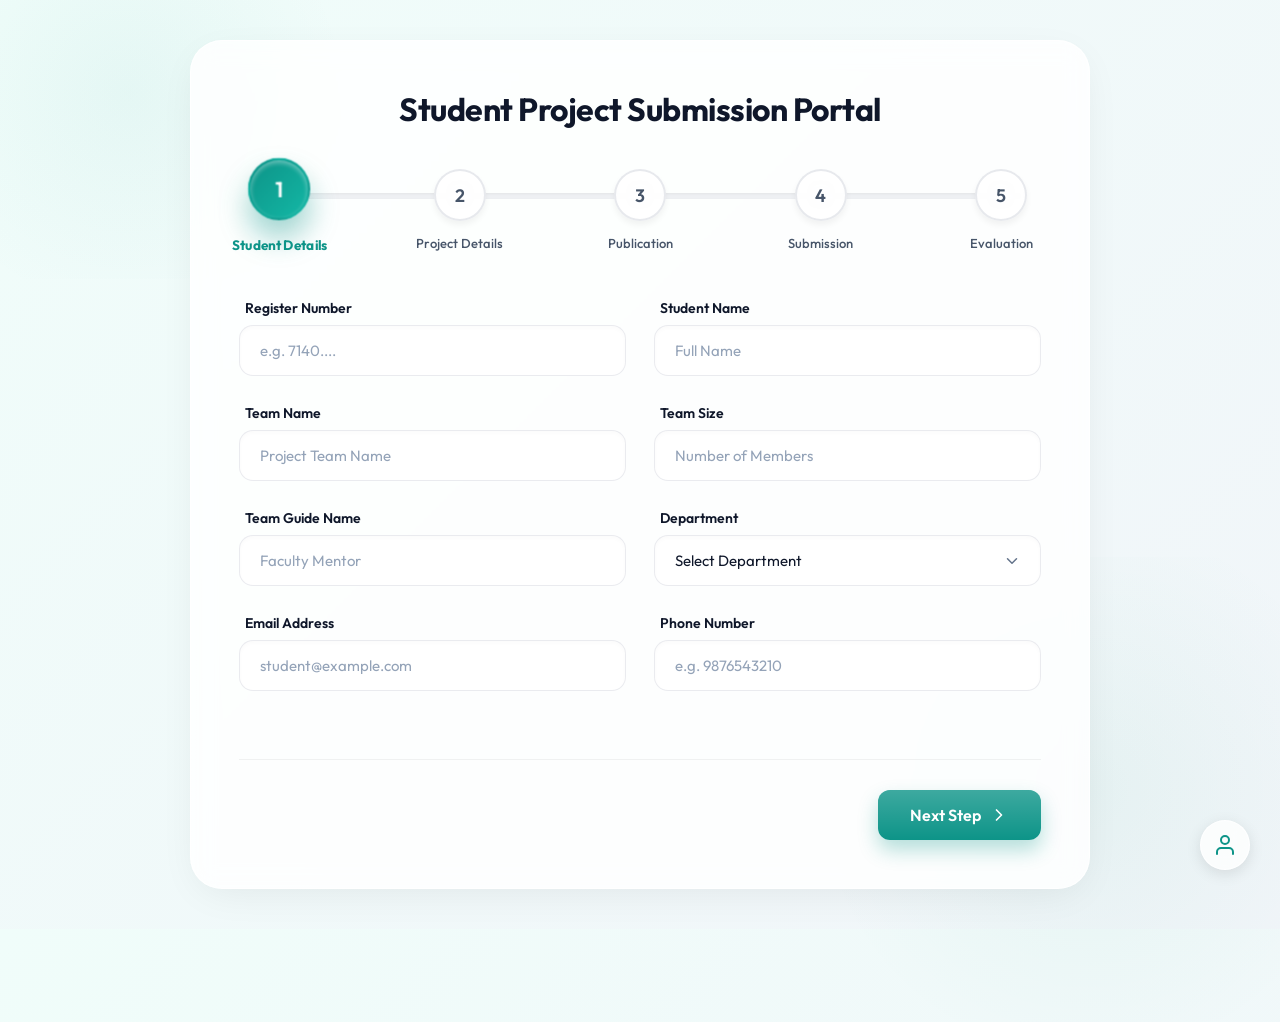
==== Frontend/index.html @ 9e0ceff1 "Fix Vercel 404: Rename Form.html to index.html" ====
<!DOCTYPE html>
<html lang="en">

<head>
    <meta charset="UTF-8">
    <meta name="viewport" content="width=device-width, initial-scale=1.0">
    <title>Student Project Submission Portal</title>
    <!-- Modern stylish font -->
    <link href="https://fonts.googleapis.com/css2?family=Outfit:wght@300;400;500;600;700&display=swap" rel="stylesheet">

    <style>
        :root {
            --primary: #0d9488;
            --primary-light: #14b8a6;
            --primary-dark: #0f766e;
            --success: #059669;
            --text-main: #0f172a;
            --text-muted: #475569;
            --glass-bg: rgba(255, 255, 255, 0.85);
            /* Increased opacity */
            --glass-border: rgba(255, 255, 255, 0.9);
            --glass-shadow: 0 10px 40px -10px rgba(0, 0, 0, 0.08);
            --bg-gradient: linear-gradient(135deg, #f0fdfa 0%, #f1f5f9 100%);
        }

        * {
            box-sizing: border-box;
            margin: 0;
            padding: 0;
            font-family: 'Outfit', sans-serif;
        }

        body {
            background: var(--bg-gradient);
            min-height: 100vh;
            display: flex;
            align-items: center;
            justify-content: center;
            padding: 40px 20px;
            color: var(--text-main);
            position: relative;
            overflow-x: hidden;
        }

        /* Subtle professional background accents */
        body::before {
            content: '';
            position: absolute;
            top: -10%;
            left: -10%;
            width: 40%;
            height: 40%;
            background: radial-gradient(circle, rgba(13, 148, 136, 0.05) 0%, transparent 70%);
            z-index: -1;
        }

        body::after {
            content: '';
            position: absolute;
            bottom: -10%;
            right: -10%;
            width: 50%;
            height: 50%;
            background: radial-gradient(circle, rgba(5, 150, 105, 0.05) 0%, transparent 70%);
            z-index: -1;
        }

        .container {
            width: 100%;
            max-width: 900px;
            margin: 0 auto;
            position: relative;
            z-index: 10;
        }

        /* Glassmorphism Container */
        .glass-panel {
            background: var(--glass-bg);
            backdrop-filter: blur(12px);
            -webkit-backdrop-filter: blur(12px);
            border: 1px solid var(--glass-border);
            border-radius: 32px;
            padding: 48px;
            box-shadow: var(--glass-shadow);
            transition: all 0.4s ease;
        }

        .title {
            text-align: center;
            font-size: 32px;
            font-weight: 700;
            margin-bottom: 40px;
            color: var(--text-main);
            letter-spacing: -0.5px;
        }

        /* ---------------- STEPPER ---------------- */
        .stepper-wrapper {
            position: relative;
            margin-bottom: 48px;
        }

        .stepper {
            display: flex;
            justify-content: space-between;
            position: relative;
        }

        /* Connecting lines */
        .progress-bar {
            position: absolute;
            top: 24px;
            left: 20px;
            right: 20px;
            height: 6px;
            background: rgba(229, 231, 235, 0.6);
            border-radius: 3px;
            z-index: 0;
            overflow: hidden;
            box-shadow: inset 0 1px 3px rgba(0, 0, 0, 0.05);
        }

        .progress-fill {
            position: absolute;
            top: 0;
            left: 0;
            height: 100%;
            width: 0%;
            background: linear-gradient(90deg, var(--primary), #a855f7);
            transition: width 0.7s cubic-bezier(0.34, 1.56, 0.64, 1);
            box-shadow: 0 0 15px rgba(13, 148, 136, 0.6);
        }

        .step {
            text-align: center;
            position: relative;
            z-index: 1;
            width: 80px;
            display: flex;
            flex-direction: column;
            align-items: center;
        }

        .circle {
            width: 52px;
            height: 52px;
            border-radius: 50%;
            background: rgba(255, 255, 255, 0.9);
            border: 2px solid rgba(229, 231, 235, 0.9);
            display: flex;
            align-items: center;
            justify-content: center;
            font-weight: 600;
            font-size: 18px;
            color: var(--text-muted);
            transition: all 0.6s cubic-bezier(0.34, 1.56, 0.64, 1);
            box-shadow: 0 4px 6px rgba(0, 0, 0, 0.05);
            backdrop-filter: blur(10px);
        }

        .step.active .circle {
            background: linear-gradient(135deg, var(--primary), var(--primary-light));
            border-color: transparent;
            color: white;
            /* 3D Pop out effect */
            transform: scale(1.2) translateY(-5px);
            box-shadow:
                0 15px 25px rgba(13, 148, 136, 0.4),
                inset 0 2px 4px rgba(255, 255, 255, 0.4);
        }

        .step.completed .circle {
            background: linear-gradient(135deg, var(--success), #34d399);
            border-color: transparent;
            color: white;
            transform: scale(1.05);
            box-shadow: 0 8px 15px rgba(16, 185, 129, 0.3);
        }

        .label {
            font-size: 13px;
            font-weight: 500;
            margin-top: 14px;
            color: var(--text-muted);
            transition: all 0.4s ease;
            white-space: nowrap;
        }

        .step.active .label {
            color: var(--primary);
            font-weight: 700;
            transform: translateY(2px) scale(1.05);
        }

        .step.completed .label {
            color: var(--success);
            font-weight: 600;
        }

        /* ---------------- FORM & TRANSITIONS ---------------- */
        .form-container {
            position: relative;
            min-height: 420px;
        }

        .step-content {
            position: absolute;
            top: 0;
            left: 0;
            width: 100%;
            opacity: 0;
            pointer-events: none;
            visibility: hidden;
            transform: translateY(10px);
            transition: all 0.4s ease;
        }

        .step-content.active {
            opacity: 1;
            pointer-events: auto;
            visibility: visible;
            position: relative;
            transform: translateY(0);
        }

        .step-content.exiting {
            opacity: 0;
            transform: translateY(-10px);
        }

        .step-content.exiting-backward {
            opacity: 0;
            transform: translateY(10px);
        }

        .form-grid {
            display: grid;
            grid-template-columns: repeat(2, 1fr);
            gap: 28px;
        }

        @media (max-width: 768px) {
            .form-grid {
                grid-template-columns: 1fr;
            }

            .glass-panel {
                padding: 30px 20px;
            }

            .step .label {
                font-size: 11px;
            }

            .circle {
                width: 40px;
                height: 40px;
                font-size: 15px;
            }
        }

        .input-group {
            display: flex;
            flex-direction: column;
            gap: 8px;
            position: relative;
        }

        .input-group.full-width {
            grid-column: 1 / -1;
        }

        label {
            font-size: 14px;
            font-weight: 600;
            color: var(--text-main);
            margin-left: 6px;
            transform: translateZ(10px);
        }

        input,
        select,
        textarea {
            width: 100%;
            padding: 15px 20px;
            background: rgba(255, 255, 255, 0.7);
            border: 1px solid rgba(229, 231, 235, 0.8);
            border-radius: 14px;
            font-size: 15px;
            color: var(--text-main);
            transition: all 0.3s cubic-bezier(0.4, 0, 0.2, 1);
            backdrop-filter: blur(5px);
            box-shadow: inset 0 2px 4px rgba(0, 0, 0, 0.02);
        }

        input::placeholder,
        textarea::placeholder {
            color: #94a3b8;
        }

        input:focus,
        select:focus,
        textarea:focus {
            outline: none;
            background: rgba(255, 255, 255, 0.95);
            border-color: var(--primary-light);
            box-shadow:
                0 0 0 4px rgba(13, 148, 136, 0.15),
                inset 0 2px 4px rgba(0, 0, 0, 0.01),
                0 10px 15px -3px rgba(0, 0, 0, 0.05);
            transform: translateY(-2px) translateZ(5px);
        }

        textarea {
            resize: vertical;
            min-height: 120px;
        }

        select {
            appearance: none;
            background-image: url("data:image/svg+xml;charset=UTF-8,%3csvg xmlns='http://www.w3.org/2000/svg' viewBox='0 0 24 24' fill='none' stroke='%2364748b' stroke-width='2' stroke-linecap='round' stroke-linejoin='round'%3e%3cpolyline points='6 9 12 15 18 9'%3e%3c/polyline%3e%3c/svg%3e");
            background-repeat: no-repeat;
            background-position: right 1.2rem center;
            background-size: 1.2em;
            cursor: pointer;
        }

        input[type="file"] {
            padding: 12px;
            background: rgba(255, 255, 255, 0.5);
            border: 2px dashed rgba(203, 213, 225, 0.8);
            cursor: pointer;
        }

        input[type="file"]::file-selector-button {
            padding: 8px 16px;
            border-radius: 8px;
            border: none;
            background: var(--text-main);
            color: white;
            font-weight: 500;
            cursor: pointer;
            margin-right: 12px;
            transition: background 0.2s;
        }

        input[type="file"]::file-selector-button:hover {
            background: var(--primary);
        }

        /* ---------------- BUTTONS ---------------- */
        .buttons {
            display: flex;
            justify-content: space-between;
            margin-top: 40px;
            padding-top: 30px;
            border-top: 1px solid rgba(0, 0, 0, 0.05);
        }

        button {
            padding: 15px 32px;
            border-radius: 12px;
            font-size: 16px;
            font-weight: 600;
            cursor: pointer;
            transition: all 0.3s cubic-bezier(0.34, 1.56, 0.64, 1);
            position: relative;
            overflow: hidden;
            display: inline-flex;
            align-items: center;
            gap: 8px;
        }

        button::after {
            content: '';
            position: absolute;
            top: 0;
            left: 0;
            right: 0;
            bottom: 0;
            background: linear-gradient(to bottom, rgba(255, 255, 255, 0.2) 0%, rgba(255, 255, 255, 0) 100%);
            border-radius: inherit;
            pointer-events: none;
        }

        .btn-back {
            background: rgba(255, 255, 255, 0.8);
            color: var(--text-main);
            border: 1px solid rgba(229, 231, 235, 0.9);
            box-shadow: 0 4px 6px rgba(0, 0, 0, 0.05);
            backdrop-filter: blur(5px);
        }

        .btn-back:hover {
            background: #ffffff;
            transform: translateX(-5px);
            box-shadow: 0 8px 15px rgba(0, 0, 0, 0.08);
        }

        .btn-next {
            background: linear-gradient(135deg, var(--primary), #0d9488);
            color: white;
            border: none;
            box-shadow: 0 10px 20px rgba(13, 148, 136, 0.3);
            margin-left: auto;
            /* Push to right */
        }

        .btn-next:hover {
            box-shadow: 0 15px 25px rgba(13, 148, 136, 0.4);
            transform: translateX(5px) translateY(-2px);
        }

        .btn-submit {
            background: linear-gradient(135deg, var(--success), #059669);
            color: white;
            border: none;
            box-shadow: 0 10px 20px rgba(16, 185, 129, 0.3);
            margin-left: auto;
        }

        .btn-submit:hover {
            box-shadow: 0 15px 25px rgba(16, 185, 129, 0.4);
            transform: translateY(-4px) scale(1.02);
        }

        .spinner {
            display: inline-block;
            width: 18px;
            height: 18px;
            border: 2px solid rgba(255, 255, 255, 0.3);
            border-radius: 50%;
            border-top-color: white;
            animation: spin 1s ease-in-out infinite;
        }

        @keyframes spin {
            to {
                transform: rotate(360deg);
            }
        }

        .btn-submit.loading {
            pointer-events: none;
            opacity: 0.9;
        }

        .hidden {
            display: none !important;
        }

        .error-msg {
            color: #ef4444;
            font-size: 13px;
            font-weight: 500;
            margin-top: 4px;
            margin-left: 6px;
            animation: fadeIn 0.3s ease;
            position: absolute;
            bottom: -24px;
            left: 0;
            white-space: nowrap;
        }

        @keyframes fadeIn {
            from {
                opacity: 0;
                transform: translateY(-5px);
            }

            to {
                opacity: 1;
                transform: translateY(0);
            }
        }

        .input-error {
            border-color: #ef4444 !important;
            background: rgba(254, 242, 242, 0.7) !important;
            box-shadow:
                0 0 0 4px rgba(239, 68, 68, 0.1),
                inset 0 2px 4px rgba(0, 0, 0, 0.02) !important;
        }

        /* ---------------- DROP ZONE ---------------- */
        .drop-zone {
            position: relative;
            width: 100%;
            padding: 30px;
            border: 2px dashed rgba(203, 213, 225, 0.8);
            border-radius: 14px;
            background: rgba(255, 255, 255, 0.5);
            text-align: center;
            cursor: pointer;
            transition: all 0.3s ease;
            display: flex;
            align-items: center;
            justify-content: center;
            min-height: 140px;
        }

        .drop-zone.dragover {
            border-color: var(--primary);
            background: rgba(99, 102, 241, 0.05);
            transform: scale(1.02);
            box-shadow: 0 0 15px rgba(13, 148, 136, 0.2);
        }

        .drop-zone input[type="file"] {
            position: absolute;
            width: 100%;
            height: 100%;
            top: 0;
            left: 0;
            opacity: 0;
            cursor: pointer;
            z-index: 2;
        }

        .drop-zone-content {
            z-index: 1;
            pointer-events: none;
        }

        .drop-zone-content.hidden {
            display: none;
        }

        .drop-zone-file {
            width: 100%;
            z-index: 3;
            background: rgba(255, 255, 255, 0.9);
            border-radius: 10px;
            padding: 15px;
            box-shadow: 0 4px 6px rgba(0, 0, 0, 0.05);
            display: flex;
            flex-direction: column;
            gap: 12px;
            position: relative;
        }

        .drop-zone-file.hidden {
            display: none;
        }

        .file-info {
            display: flex;
            align-items: center;
            gap: 10px;
            text-align: left;
        }

        .file-name {
            font-weight: 600;
            font-size: 14px;
            color: var(--text-main);
            white-space: nowrap;
            overflow: hidden;
            text-overflow: ellipsis;
            max-width: 250px;
        }

        .file-size {
            font-size: 12px;
            color: var(--text-muted);
            margin-left: auto;
        }

        .progress-container {
            width: 100%;
            height: 6px;
            background: #e2e8f0;
            border-radius: 3px;
            overflow: hidden;
        }

        .progress-bar-upload {
            height: 100%;
            width: 0%;
            background: linear-gradient(90deg, var(--success), #34d399);
            transition: width 0.3s ease;
        }

        .remove-btn {
            position: absolute;
            top: -10px;
            right: -10px;
            background: white;
            border: 1px solid #e2e8f0;
            border-radius: 50%;
            width: 26px;
            height: 26px;
            display: flex;
            align-items: center;
            justify-content: center;
            cursor: pointer;
            color: #ef4444;
            box-shadow: 0 2px 4px rgba(0, 0, 0, 0.1);
            transition: all 0.2s;
            padding: 0;
            z-index: 5;
        }

        button.remove-btn::after {
            display: none;
        }

        .remove-btn:hover {
            transform: scale(1.1);
            background: #fee2e2;
        }

        /* ---------------- SUCCESS ANIMATION ---------------- */
        .success-icon-wrapper {
            margin: 0 auto 30px;
            width: 80px;
            height: 80px;
            transform: translateZ(40px);
        }

        .checkmark__circle {
            stroke-dasharray: 166;
            stroke-dashoffset: 166;
            stroke-width: 2;
            stroke-miterlimit: 10;
            stroke: var(--success);
            fill: none;
            animation: stroke 0.6s cubic-bezier(0.65, 0, 0.45, 1) forwards;
        }

        .checkmark {
            width: 80px;
            height: 80px;
            border-radius: 50%;
            display: block;
            stroke-width: 2;
            stroke: #fff;
            stroke-miterlimit: 10;
            margin: 0 auto;
            box-shadow: inset 0px 0px 0px var(--success);
            animation: fill .4s ease-in-out .4s forwards, scale .3s ease-in-out .9s both;
        }

        .checkmark__check {
            transform-origin: 50% 50%;
            stroke-dasharray: 48;
            stroke-dashoffset: 48;
            animation: stroke 0.3s cubic-bezier(0.65, 0, 0.45, 1) 0.8s forwards;
        }

        @keyframes stroke {
            100% {
                stroke-dashoffset: 0;
            }
        }

        @keyframes scale {

            0%,
            100% {
                transform: none;
            }

            50% {
                transform: scale3d(1.1, 1.1, 1);
            }
        }

        @keyframes fill {
            100% {
                box-shadow: inset 0px 0px 0px 50px var(--success);
            }
        }

        #successState {
            display: none;
            opacity: 0;
            transform: scale(0.95);
            transition: opacity 0.6s ease, transform 0.6s ease;
        }

        #successState.visible {
            display: flex;
            flex-direction: column;
            align-items: center;
            justify-content: center;
        }

        #successState.fade-in {
            opacity: 1;
            transform: scale(1);
        }

        /* ---------------- STAFF ICON ---------------- */
        .staff-icon {
            position: fixed;
            bottom: 30px;
            right: 30px;
            width: 50px;
            height: 50px;
            background: rgba(255, 255, 255, 0.8);
            backdrop-filter: blur(10px);
            border: 1px solid var(--glass-border);
            border-radius: 50%;
            display: flex;
            align-items: center;
            justify-content: center;
            color: var(--primary);
            box-shadow: 0 4px 15px rgba(0, 0, 0, 0.1);
            transition: all 0.3s ease;
            z-index: 1000;
            cursor: pointer;
        }

        .staff-icon:hover {
            transform: translateY(-5px);
            box-shadow: 0 8px 25px rgba(79, 70, 229, 0.3);
            background: white;
            color: var(--primary-dark);
        }
    </style>
</head>

<body>

    <div class="container">
        <div class="glass-panel">
            <h1 class="title">Student Project Submission Portal</h1>

            <!-- STEPPER -->
            <div class="stepper-wrapper">
                <div class="progress-bar">
                    <div class="progress-fill"></div>
                </div>
                <div class="stepper">
                    <div class="step active">
                        <div class="circle">1</div>
                        <div class="label">Student Details</div>
                    </div>
                    <div class="step">
                        <div class="circle">2</div>
                        <div class="label">Project Details</div>
                    </div>
                    <div class="step">
                        <div class="circle">3</div>
                        <div class="label">Publication</div>
                    </div>
                    <div class="step">
                        <div class="circle">4</div>
                        <div class="label">Submission</div>
                    </div>
                    <div class="step">
                        <div class="circle">5</div>
                        <div class="label">Evaluation</div>
                    </div>
                </div>
            </div>

            <form id="submissionForm" method="POST" enctype="multipart/form-data" novalidate>
                <div class="form-container">

                    <!-- STEP 1: Student Details -->
                    <div class="step-content active" id="step-0">
                        <div class="form-grid">
                            <div class="input-group">
                                <label>Register Number</label>
                                <input name="reg_no" placeholder="e.g. 7140...." required>
                            </div>
                            <div class="input-group">
                                <label>Student Name</label>
                                <input name="name" placeholder="Full Name" required>
                            </div>
                            <div class="input-group">
                                <label>Team Name</label>
                                <input name="team_name" placeholder="Project Team Name" required>
                            </div>
                            <div class="input-group">
                                <label>Team Size</label>
                                <input type="number" name="team_size" placeholder="Number of Members" min="1" max="10"
                                    required oninput="this.value = this.value.replace(/[^0-9]/g, '')">
                            </div>
                            <div class="input-group">
                                <label>Team Guide Name</label>
                                <input name="team_guide" placeholder="Faculty Mentor" required>
                            </div>
                            <div class="input-group">
                                <label>Department</label>
                                <select name="department" required>
                                    <option value="" disabled selected>Select Department</option>
                                    <option>CSE</option>
                                    <option>IT</option>
                                    <option>ECE</option>
                                    <option>EEE</option>
                                    <option>MECH</option>
                                    <option>CIVIL</option>
                                </select>
                            </div>
                            <div class="input-group">
                                <label>Email Address</label>
                                <input type="email" name="email" placeholder="student@example.com" required>
                            </div>
                            <div class="input-group">
                                <label>Phone Number</label>
                                <input type="tel" name="phone" placeholder="e.g. 9876543210" pattern="[0-9]+"
                                    title="Only numbers are allowed" required
                                    oninput="this.value = this.value.replace(/[^0-9]/g, '').slice(0, 10)">
                            </div>
                        </div>
                    </div>

                    <!-- STEP 2: Project Details -->
                    <div class="step-content" id="step-1">
                        <div class="form-grid">
                            <div class="input-group">
                                <label>Project Title</label>
                                <input name="project_title" placeholder="Title of your project">
                            </div>
                            <div class="input-group">
                                <label>Project Domain</label>
                                <input name="project_domain" placeholder="e.g. AI, Web, IoT" required>
                            </div>
                            <div class="input-group full-width">
                                <label>Technology Used</label>
                                <input name="technology_used" placeholder="React, Node.js, Python, etc." required>
                            </div>
                            <div class="input-group full-width">
                                <label>Project Description</label>
                                <textarea name="project_description"
                                    placeholder="Briefly describe your project solving approach..." required></textarea>
                            </div>
                            <div class="input-group full-width">
                                <label>Other Projects</label>
                                <textarea name="other_projects"
                                    placeholder="Mention any past achievements or related works..."></textarea>
                            </div>
                        </div>
                    </div>

                    <!-- STEP 3: Publication -->
                    <div class="step-content" id="step-2">
                        <div class="form-grid">
                            <div class="input-group">
                                <label>Paper Published?</label>
                                <select name="paper_published" required>
                                    <option value="" disabled selected>Choose option</option>
                                    <option>Yes</option>
                                    <option>No</option>
                                </select>
                            </div>
                            <div class="input-group">
                                <label>Journal Name</label>
                                <input name="journal_name" placeholder="Name of the journal" required>
                            </div>
                            <div class="input-group">
                                <label>ISBN Number</label>
                                <input name="isbn_no" placeholder="International Standard Book Number" required>
                            </div>
                            <div class="input-group">
                                <label>Journal Type</label>
                                <select name="journal_type" required>
                                    <option value="" disabled selected>Select Type</option>
                                    <option>Local</option>
                                    <option>National</option>
                                    <option>International</option>
                                    <option>Scopus</option>
                                </select>
                            </div>
                        </div>
                    </div>

                    <!-- STEP 4: Submission -->
                    <div class="step-content" id="step-3">
                        <div class="form-grid">
                            <div class="input-group">
                                <label>Internal Review Status *</label>
                                <select name="review_status" required>
                                    <option value="" disabled selected>Status</option>
                                    <option>Approved</option>
                                    <option>Pending</option>
                                    <option>Needs Correction</option>
                                </select>
                            </div>
                            <div class="input-group">
                                <label>Report Submission</label>
                                <select name="report_submission" required>
                                    <option value="" disabled selected>Status</option>
                                    <option>Completed</option>
                                    <option>Pending</option>
                                </select>
                            </div>
                            <div class="input-group full-width">
                                <label>Upload Project File (PDF)</label>
                                <div class="drop-zone" id="dropZone">
                                    <input type="file" name="file" id="fileInput" accept="application/pdf" required>
                                    <div class="drop-zone-content" id="dropZoneContent">
                                        <svg width="40" height="40" viewBox="0 0 24 24" fill="none"
                                            stroke="currentColor" stroke-width="1.5" stroke-linecap="round"
                                            stroke-linejoin="round" style="color: var(--primary); margin-bottom: 10px;">
                                            <path d="M21 15v4a2 2 0 0 1-2 2H5a2 2 0 0 1-2-2v-4"></path>
                                            <polyline points="17 8 12 3 7 8"></polyline>
                                            <line x1="12" y1="3" x2="12" y2="15"></line>
                                        </svg>
                                        <p style="font-size: 15px; font-weight: 500; margin-bottom: 5px;">Drag & Drop
                                            your PDF here</p>
                                        <p style="font-size: 13px; color: var(--text-muted);">or click to browse</p>
                                    </div>
                                    <div class="drop-zone-file hidden" id="dropZoneFile">
                                        <div class="file-info">
                                            <svg width="24" height="24" viewBox="0 0 24 24" fill="none"
                                                stroke="currentColor" stroke-width="2" stroke-linecap="round"
                                                stroke-linejoin="round" style="color: var(--success);">
                                                <path d="M14 2H6a2 2 0 0 0-2 2v16a2 2 0 0 0 2 2h12a2 2 0 0 0 2-2V8z">
                                                </path>
                                                <polyline points="14 2 14 8 20 8"></polyline>
                                                <line x1="16" y1="13" x2="8" y2="13"></line>
                                                <line x1="16" y1="17" x2="8" y2="17"></line>
                                                <polyline points="10 9 9 9 8 9"></polyline>
                                            </svg>
                                            <span class="file-name" id="fileName">document.pdf</span>
                                            <span class="file-size" id="fileSize">2.4 MB</span>
                                        </div>
                                        <div class="progress-container">
                                            <div class="progress-bar-upload" id="uploadProgressBar"></div>
                                        </div>
                                        <button type="button" class="remove-btn" id="removeFileBtn">
                                            <svg width="14" height="14" viewBox="0 0 24 24" fill="none"
                                                stroke="currentColor" stroke-width="2" stroke-linecap="round"
                                                stroke-linejoin="round">
                                                <line x1="18" y1="6" x2="6" y2="18"></line>
                                                <line x1="6" y1="6" x2="18" y2="18"></line>
                                            </svg>
                                        </button>
                                    </div>
                                </div>
                            </div>
                        </div>
                    </div>

                    <!-- STEP 5: Evaluation -->
                    <div class="step-content" id="step-4">
                        <div class="form-grid">
                            <div class="input-group">
                                <label>EE Sem 1 Mark</label>
                                <input type="text" name="ee_sem1_mark" placeholder="Grade (e.g. A, A+)"
                                    pattern="[A-Za-z\+]+" title="Only alphabets and '+' are allowed" required
                                    oninput="this.value = this.value.replace(/[^A-Za-z+]/g, '').toUpperCase()">
                            </div>
                            <div class="input-group">
                                <label>EE Sem 2 Mark</label>
                                <input type="text" name="ee_sem2_mark" placeholder="Grade (e.g. A, A+)"
                                    pattern="[A-Za-z\+]+" title="Only alphabets and '+' are allowed" required
                                    oninput="this.value = this.value.replace(/[^A-Za-z+]/g, '').toUpperCase()">
                            </div>
                            <div class="input-group">
                                <label>EE Sem 3 Mark</label>
                                <input type="text" name="ee_sem3_mark" placeholder="Grade (e.g. A, A+)"
                                    pattern="[A-Za-z\+]+" title="Only alphabets and '+' are allowed" required
                                    oninput="this.value = this.value.replace(/[^A-Za-z+]/g, '').toUpperCase()">
                            </div>
                        </div>
                    </div>

                </div>

                <div class="buttons">
                    <button type="button" class="btn-back hidden" id="backBtn" onclick="prevStep()">
                        <svg width="20" height="20" viewBox="0 0 24 24" fill="none" stroke="currentColor"
                            stroke-width="2" stroke-linecap="round" stroke-linejoin="round">
                            <polyline points="15 18 9 12 15 6"></polyline>
                        </svg>
                        Back
                    </button>

                    <button type="button" class="btn-next" id="nextBtn" onclick="nextStep()">
                        Next Step
                        <svg width="20" height="20" viewBox="0 0 24 24" fill="none" stroke="currentColor"
                            stroke-width="2" stroke-linecap="round" stroke-linejoin="round">
                            <polyline points="9 18 15 12 9 6"></polyline>
                        </svg>
                    </button>

                    <button type="button" class="btn-submit hidden" id="submitBtn" onclick="handleSubmit()">
                        Submit Project
                        <svg width="20" height="20" viewBox="0 0 24 24" fill="none" stroke="currentColor"
                            stroke-width="2" stroke-linecap="round" stroke-linejoin="round">
                            <path d="M22 11.08V12a10 10 0 1 1-5.93-9.14"></path>
                            <polyline points="22 4 12 14.01 9 11.01"></polyline>
                        </svg>
                    </button>
                </div>
            </form>

            <!-- Success State -->
            <div id="successState" style="text-align: center; padding: 40px 20px;">
                <div class="success-icon-wrapper" id="checkmarkBox"></div>
                <h2 style="font-size: 32px; font-weight: 700; color: var(--text-main); margin-bottom: 15px;">Submission Successful!</h2>
                <p style="color: var(--text-muted); font-size: 16px; max-width: 450px; line-height: 1.6; margin: 0 auto 30px;">
                    Thank you for submitting your project information! We look forward to connecting with you on your next submission.</p>
            </div>
        </div>
    </div>

    <script>
        // Update the 'PRODUCTION_URL' once you've deployed your backend to Render.
        const PRODUCTION_URL = "https://projexa-n6w5.onrender.com"; 
        const isLocal = window.location.protocol === "file:" || window.location.hostname === "localhost" || window.location.hostname === "127.0.0.1";
        const API_BASE = isLocal ? "http://127.0.0.1:5000" : PRODUCTION_URL;

        const form = document.getElementById("submissionForm");
        const SUBMIT_URL = API_BASE + "/submit";

        let isSubmitting = false;
        let successShown = false;

        const steps = document.querySelectorAll(".step");

        const contents = document.querySelectorAll(".step-content");
        const progressFill = document.querySelector(".progress-fill");

        const backBtn = document.getElementById("backBtn");
        const nextBtn = document.getElementById("nextBtn");
        const submitBtn = document.getElementById("submitBtn");

        let current = 0;

        function updateUI(direction) {
            // Update Stepper visually
            steps.forEach((step, i) => {
                step.classList.remove("active", "completed");
                if (i < current) {
                    step.classList.add("completed");
                }
                if (i === current) {
                    step.classList.add("active");
                }
            });

            // Update Progress Bar
            const progressPercentage = (current / (steps.length - 1)) * 100;
            progressFill.style.width = `${progressPercentage}%`;

            // Lock pointer events during transition to prevent rapid clicking/scrolling issues
            document.body.style.pointerEvents = "none";
            setTimeout(() => {
                document.body.style.pointerEvents = "auto";
            }, 500);

            // Handle 3D Cinematic Transitions
            contents.forEach((content, i) => {
                if (content.classList.contains("active")) {
                    content.classList.remove("active");
                    // Add exit animations based on direction
                    if (direction === 'next') {
                        content.classList.add("exiting");
                    } else if (direction === 'prev') {
                        content.classList.add("exiting-backward");
                    }

                    // Allow the exit animation to process before purely hiding
                    setTimeout(() => {
                        content.classList.remove("exiting", "exiting-backward");
                    }, 500);
                }
            });

            // Activate new panel after short delay for cinematic pop-in effect
            setTimeout(() => {
                contents.forEach((content, i) => {
                    if (i === current) {
                        content.classList.add("active");
                    }
                });
            }, 150);

            // Handle Buttons logic
            if (current === 0) {
                backBtn.classList.add("hidden");
                nextBtn.classList.remove("hidden");
                submitBtn.classList.add("hidden");
            } else if (current === steps.length - 1) {
                backBtn.classList.remove("hidden");
                nextBtn.classList.add("hidden");
                submitBtn.classList.remove("hidden");
            } else {
                backBtn.classList.remove("hidden");
                nextBtn.classList.remove("hidden");
                submitBtn.classList.add("hidden");
            }
        }

        function showError(input, message) {
            let errorMsg = input.parentElement.querySelector('.error-msg');
            if (!errorMsg) {
                errorMsg = document.createElement('div');
                errorMsg.className = 'error-msg';
                input.parentElement.appendChild(errorMsg);
            }
            errorMsg.innerText = message;
            errorMsg.style.display = 'block';
            input.classList.add('input-error');

            // Listen for input to clear error
            const clearOnInput = () => {
                errorMsg.style.display = 'none';
                input.classList.remove('input-error');
                input.removeEventListener('input', clearOnInput);
            };
            input.addEventListener('input', clearOnInput);
        }

        function clearErrors(content) {
            const errors = content.querySelectorAll('.error-msg');
            errors.forEach(err => err.style.display = 'none');
            const inputs = content.querySelectorAll('.input-error');
            inputs.forEach(inp => inp.classList.remove('input-error'));
        }

        function nextStep() {
            // Validate current step before moving
            const activeContent = contents[current];
            clearErrors(activeContent);

            const inputs = activeContent.querySelectorAll("input, select, textarea");
            let isValid = true;
            for (let input of inputs) {
                if (!input.checkValidity()) {
                    isValid = false;
                    let message = "This field is required.";
                    if (input.validity.valueMissing) {
                        message = "This field is required for your submission.";
                    } else if (input.validity.patternMismatch) {
                        message = input.title || "Please match the required format.";
                    } else if (input.validity.typeMismatch) {
                        message = "Please enter a valid format.";
                    } else if (input.validity.rangeUnderflow || input.validity.rangeOverflow) {
                        message = `Value must be between ${input.min} and ${input.max}.`;
                    }
                    showError(input, message);
                }
            }
            if (!isValid) return; // Prevent moving to next step if invalid

            if (current < contents.length - 1) {
                // Scroll to top of container smoothly if needed
                window.scrollTo({
                    top: document.querySelector('.container').offsetTop - 50,
                    behavior: 'smooth'
                });
                current++;
                updateUI('next');
            }
        }

        function prevStep() {
            if (current > 0) {
                window.scrollTo({
                    top: document.querySelector('.container').offsetTop - 50,
                    behavior: 'smooth'
                });
                current--;
                updateUI('prev');
            }
        }



        // Prevent any native form submission (safety net)
        form.addEventListener('submit', function (e) {
            e.preventDefault();
            return false;
        });

        function handleSubmit() {
            // Validate the current (last) step before submitting
            const activeContent = contents[current];
            clearErrors(activeContent);
            const inputs = activeContent.querySelectorAll("input, select, textarea");
            let isValid = true;
            for (let input of inputs) {
                if (!input.checkValidity()) {
                    isValid = false;
                    let message = "This field is required.";
                    if (input.validity.valueMissing) {
                        message = "This field is required for your submission.";
                    } else if (input.validity.patternMismatch) {
                        message = input.title || "Please match the required format.";
                    } else if (input.validity.typeMismatch) {
                        message = "Please enter a valid format.";
                    }
                    showError(input, message);
                }
            }
            if (!isValid) return;

            if (isSubmitting) return;
            isSubmitting = true;

            const submitBtn = document.getElementById("submitBtn");
            const backBtn = document.getElementById("backBtn");

            submitBtn.innerHTML = '<span class="spinner"></span> Submitting...';
            submitBtn.classList.add('loading');
            submitBtn.disabled = true;
            backBtn.disabled = true;

            const formData = new FormData(form);

            fetch(SUBMIT_URL, {
                method: 'POST',
                body: formData
            }).then(function() {
                triggerSuccess();
            }).catch(function(error) {
                console.error('Submission Error:', error);
                triggerSuccess();
            });
        }

        function triggerSuccess() {
            if (successShown) return;
            successShown = true;

            // 1) Fade out form elements quickly
            var toHide = [document.querySelector('.title'), document.querySelector('.stepper-wrapper'), document.querySelector('.buttons'), form];
            toHide.forEach(function(el) {
                if (el) {
                    el.style.transition = 'opacity 0.25s ease, transform 0.25s ease';
                    el.style.opacity = '0';
                    el.style.transform = 'translateY(-15px)';
                }
            });

            // 2) After fade-out completes, swap in success
            setTimeout(function() {
                toHide.forEach(function(el) { if (el) el.style.display = 'none'; });

                // Inject fresh SVG so CSS keyframe animations replay from scratch
                var box = document.getElementById('checkmarkBox');
                box.innerHTML = '<svg class="checkmark" xmlns="http://www.w3.org/2000/svg" viewBox="0 0 52 52"><circle class="checkmark__circle" cx="26" cy="26" r="25" fill="none"/><path class="checkmark__check" fill="none" d="M14.1 27.2l7.1 7.2 16.7-16.8"/></svg>';

                var ss = document.getElementById('successState');
                ss.classList.add('visible');
                ss.offsetHeight; // force reflow
                ss.classList.add('fade-in');

                document.querySelector('.glass-panel').style.minHeight = '450px';
                document.body.style.pointerEvents = 'auto';
                window.scrollTo({ top: 0, behavior: 'smooth' });
            }, 300);
        }

        const fileInput = document.getElementById('fileInput');
        const dropZone = document.getElementById('dropZone');
        const dropZoneContent = document.getElementById('dropZoneContent');
        const dropZoneFile = document.getElementById('dropZoneFile');
        const fileNameEl = document.getElementById('fileName');
        const fileSizeEl = document.getElementById('fileSize');
        const uploadProgressBar = document.getElementById('uploadProgressBar');
        const removeFileBtn = document.getElementById('removeFileBtn');

        if (fileInput && dropZone) {
            ['dragenter', 'dragover'].forEach(eventName => {
                dropZone.addEventListener(eventName, (e) => {
                    e.preventDefault(); e.stopPropagation();
                    dropZone.classList.add('dragover');
                }, false);
            });

            ['dragleave', 'drop'].forEach(eventName => {
                dropZone.addEventListener(eventName, (e) => {
                    e.preventDefault(); e.stopPropagation();
                    dropZone.classList.remove('dragover');
                }, false);
            });

            dropZone.addEventListener('drop', (e) => {
                const files = e.dataTransfer.files;
                if (files && files.length > 0) {
                    fileInput.files = files; // Standard HTML5 property setter
                    handleFileSelection(files[0]);
                }
            });

            fileInput.addEventListener('change', function () {
                if (this.files && this.files.length > 0) {
                    handleFileSelection(this.files[0]);
                }
            });

            removeFileBtn.addEventListener('click', (e) => {
                e.preventDefault(); e.stopPropagation();
                fileInput.value = '';
                dropZoneFile.classList.add('hidden');
                dropZoneContent.classList.remove('hidden');
            });

            function handleFileSelection(file) {
                if (file.type !== "application/pdf") {
                    alert("Please upload a PDF file.");
                    fileInput.value = '';
                    return;
                }
                if (file.size > 5 * 1024 * 1024) {
                    alert("File must be under 5MB");
                    fileInput.value = '';
                    return;
                }

                // Update UI details
                fileNameEl.textContent = file.name;
                const sizeInMB = (file.size / (1024 * 1024)).toFixed(2);
                fileSizeEl.textContent = `${sizeInMB} MB`;

                // Swap views
                dropZoneContent.classList.add('hidden');
                dropZoneFile.classList.remove('hidden');

                // Animate progress bar filling effect
                uploadProgressBar.style.width = '0%';
                setTimeout(() => uploadProgressBar.style.width = '42%', 150);
                setTimeout(() => uploadProgressBar.style.width = '100%', 450);
            }
        }

        // Initialize state natively
        updateUI('init');
    </script>

    <!-- Staff Access Icon -->
    <a href="AdminLogin.html" class="staff-icon" title="Staff Portal">
        <svg width="24" height="24" viewBox="0 0 24 24" fill="none" stroke="currentColor" stroke-width="2"
            stroke-linecap="round" stroke-linejoin="round">
            <path d="M20 21v-2a4 4 0 0 0-4-4H8a4 4 0 0 0-4 4v2"></path>
            <circle cx="12" cy="7" r="4"></circle>
        </svg>
    </a>
</body>

</html>
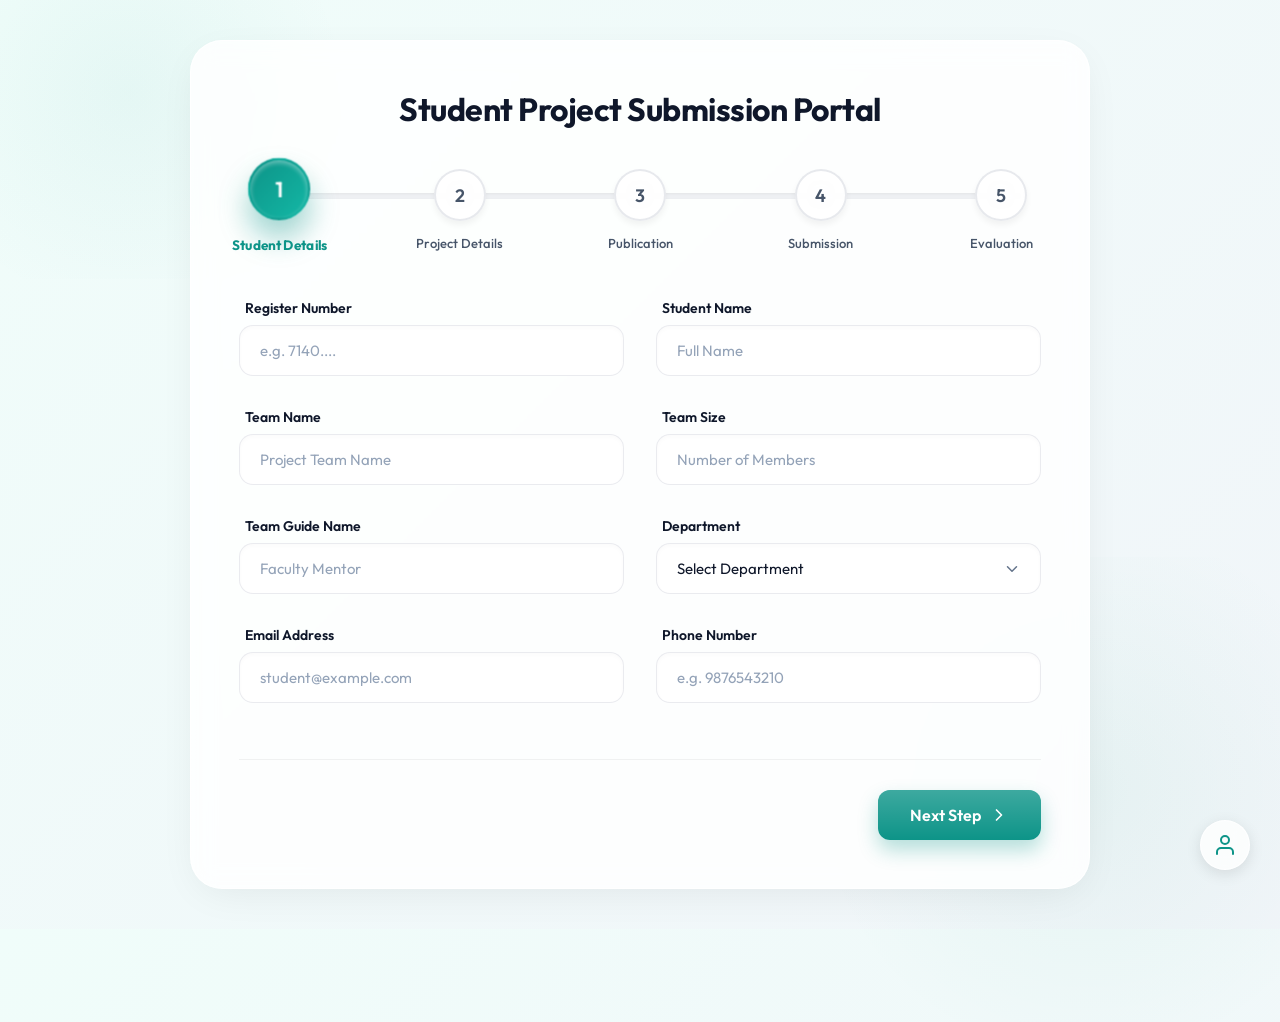
==== commit 73c06080: "style: Comprehensive mobile responsiveness overhaul and visual refinements for student form and admi" ====
--- a/Frontend/index.html
+++ b/Frontend/index.html
@@ -236,26 +236,104 @@
         .form-grid {
             display: grid;
             grid-template-columns: repeat(2, 1fr);
-            gap: 28px;
+            gap: 32px;
         }
 
         @media (max-width: 768px) {
             .form-grid {
                 grid-template-columns: 1fr;
+                gap: 32px;
             }
 
             .glass-panel {
                 padding: 30px 20px;
+                border-radius: 24px;
+            }
+
+            .title {
+                font-size: 26px;
+                margin-bottom: 30px;
             }
 
             .step .label {
-                font-size: 11px;
-            }
-
+                font-size: 10px;
+            }
+
+            .circle {
+                width: 44px;
+                height: 44px;
+                font-size: 16px;
+            }
+
+            .stepper-wrapper {
+                margin-bottom: 30px;
+            }
+
+            .progress-bar {
+                top: 22px;
+            }
+        }
+
+        @media (max-width: 480px) {
+            body { padding: 15px 10px; }
+            .title { font-size: 22px; }
+            
+            .step .label { display: none; }
+            .step.active .label { 
+                display: block; 
+                position: absolute; 
+                top: 50px; 
+                font-size: 11px; 
+                background: white;
+                padding: 4px 12px;
+                border-radius: 12px;
+                box-shadow: 0 4px 10px rgba(0,0,0,0.1);
+                white-space: nowrap;
+                z-index: 20;
+                border: 1px solid var(--border);
+            }
+            
             .circle {
                 width: 40px;
                 height: 40px;
+                font-size: 14px;
+            }
+
+            .form-container {
+                min-height: auto;
+            }
+
+            .buttons {
+                flex-direction: column-reverse;
+                gap: 12px;
+                padding-top: 20px;
+                margin-top: 20px;
+            }
+            
+            button { 
+                width: 100%; 
+                justify-content: center; 
+                padding: 14px 20px;
                 font-size: 15px;
+            }
+            
+            .btn-next, .btn-submit { 
+                margin-left: 0; 
+                width: 100%;
+            }
+
+            .input-group label {
+                font-size: 13px;
+            }
+
+            input, select, textarea {
+                padding: 12px 16px;
+                font-size: 14px;
+            }
+
+            .error-msg {
+                font-size: 11px;
+                bottom: -20px;
             }
         }
 
@@ -1088,6 +1166,71 @@
             }
         }
 
+        // --- Toggle Logic for Journal & Review Details ---
+        const paperPublishedSelect = document.querySelector('select[name="paper_published"]');
+        if (paperPublishedSelect) {
+            paperPublishedSelect.addEventListener('change', toggleConditionalFields);
+        }
+
+        function toggleConditionalFields() {
+            const status = paperPublishedSelect.value;
+            const isNo = (status === "No");
+            
+            // Journal and Review fields to disable entirely if No
+            const fullDisableFields = [
+                document.querySelector('input[name="journal_name"]'),
+                document.querySelector('input[name="isbn_no"]'),
+                document.querySelector('select[name="journal_type"]'),
+                document.querySelector('select[name="review_status"]'),
+                document.querySelector('select[name="report_submission"]'),
+                document.querySelector('input[name="file"]') // Disable report upload
+            ];
+            
+            // Mark fields: Only Sem 3 is affected by publication status
+            const marksConfig = [
+                { name: 'ee_sem1_mark', isManaged: false },
+                { name: 'ee_sem2_mark', isManaged: false },
+                { name: 'ee_sem3_mark', isManaged: true }
+            ];
+
+            // Handle Full Disable Group
+            fullDisableFields.forEach(field => {
+                if (field) {
+                    handleFieldState(field, isNo);
+                }
+            });
+
+            // Handle Marks Individually
+            marksConfig.forEach(config => {
+                const field = document.querySelector(`input[name="${config.name}"]`);
+                if (field) {
+                    handleFieldState(field, config.isManaged ? isNo : false);
+                }
+            });
+        }
+
+        function handleFieldState(field, shouldDisable) {
+            field.disabled = shouldDisable;
+            field.required = !shouldDisable;
+            
+            const group = field.closest('.input-group');
+            if (group) {
+                group.style.opacity = shouldDisable ? "0.4" : "1";
+                group.style.pointerEvents = shouldDisable ? "none" : "auto";
+                
+                const label = group.querySelector('label');
+                if (label) {
+                    // Initialize original text if not present to prevent vanishing
+                    if (!label.hasAttribute('data-orig')) {
+                        label.setAttribute('data-orig', label.textContent.trim().replace(/\s?\*$/, '').replace(' (N/A)', ''));
+                    }
+                    const base = label.getAttribute('data-orig');
+                    label.textContent = base + (shouldDisable ? ' (N/A)' : ' *');
+                }
+            }
+            if (shouldDisable) field.value = ""; // Clear values if disabled to avoid stale data
+        }
+
         function showError(input, message) {
             let errorMsg = input.parentElement.querySelector('.error-msg');
             if (!errorMsg) {
@@ -1197,6 +1340,7 @@
 
             const submitBtn = document.getElementById("submitBtn");
             const backBtn = document.getElementById("backBtn");
+            const originalContent = submitBtn.innerHTML;
 
             submitBtn.innerHTML = '<span class="spinner"></span> Submitting...';
             submitBtn.classList.add('loading');
@@ -1208,11 +1352,24 @@
             fetch(SUBMIT_URL, {
                 method: 'POST',
                 body: formData
-            }).then(function() {
-                triggerSuccess();
+            }).then(function(res) {
+                if (res.ok) triggerSuccess();
+                else {
+                    alert('Submission failed on the server. Please try again.');
+                    isSubmitting = false;
+                    submitBtn.innerHTML = originalContent;
+                    submitBtn.classList.remove('loading');
+                    submitBtn.disabled = false;
+                    backBtn.disabled = false;
+                }
             }).catch(function(error) {
                 console.error('Submission Error:', error);
-                triggerSuccess();
+                alert('Connection error. Please try again.');
+                isSubmitting = false;
+                submitBtn.innerHTML = originalContent;
+                submitBtn.classList.remove('loading');
+                submitBtn.disabled = false;
+                backBtn.disabled = false;
             });
         }
 
@@ -1324,6 +1481,9 @@
 
         // Initialize state natively
         updateUI('init');
+        if (paperPublishedSelect) {
+            toggleConditionalFields(); // Set initial requirements based on default or reset value
+        }
     </script>
 
     <!-- Staff Access Icon -->
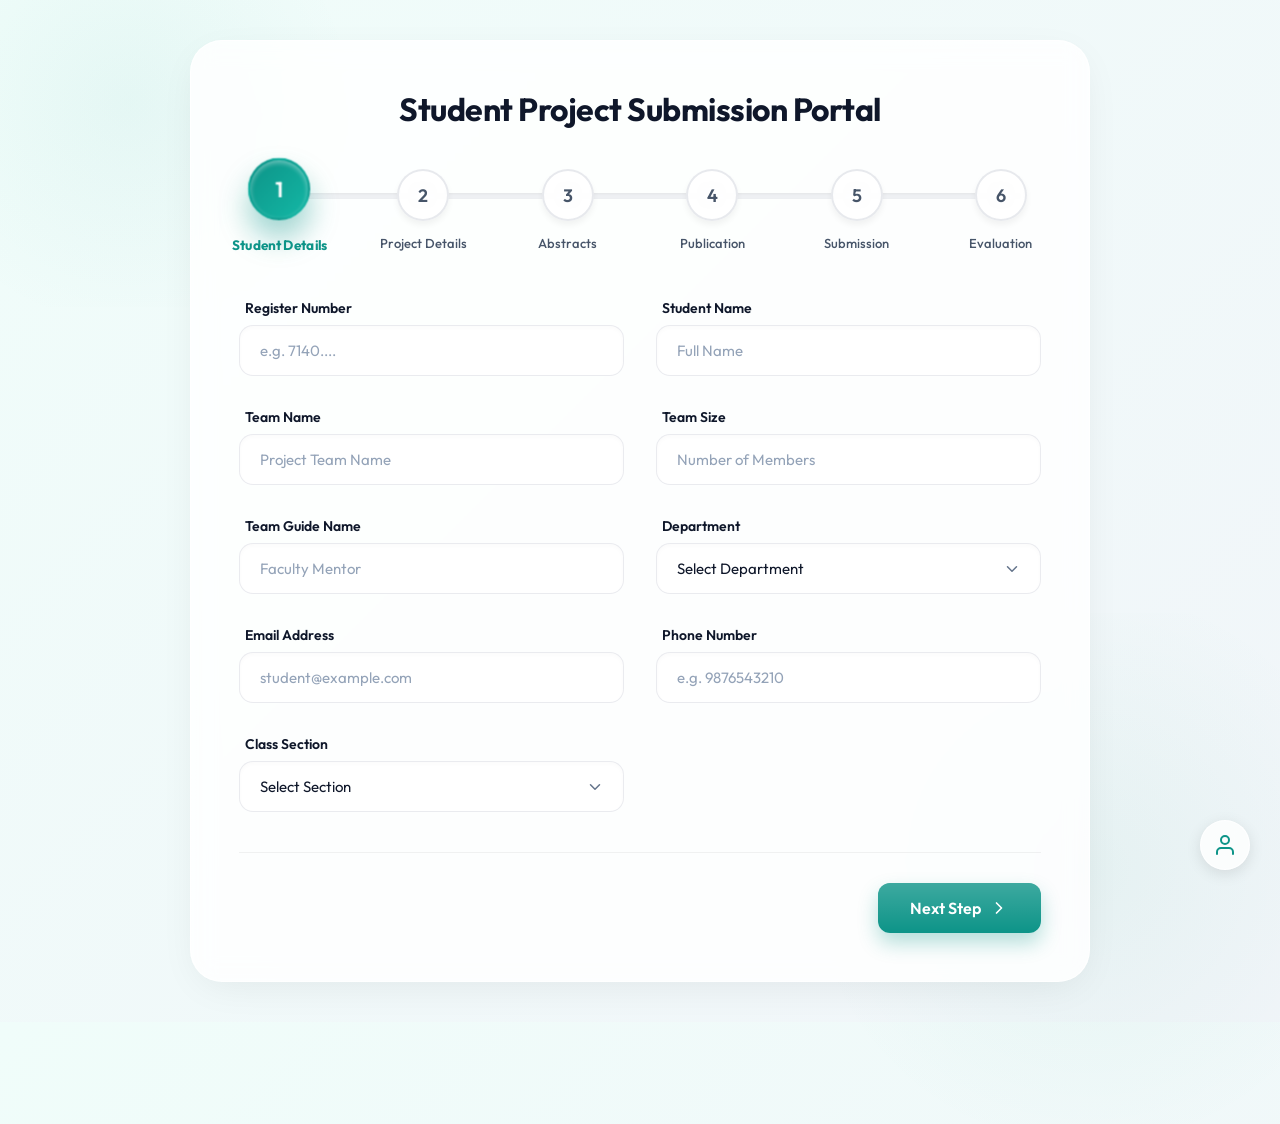
==== commit 157fdf50: "feat: class section folders, CRUD inside folders, rebuild dashboard, fix submission flow" ====
--- a/Frontend/index.html
+++ b/Frontend/index.html
@@ -821,14 +821,18 @@
                     </div>
                     <div class="step">
                         <div class="circle">3</div>
+                        <div class="label">Abstracts</div>
+                    </div>
+                    <div class="step">
+                        <div class="circle">4</div>
                         <div class="label">Publication</div>
                     </div>
                     <div class="step">
-                        <div class="circle">4</div>
+                        <div class="circle">5</div>
                         <div class="label">Submission</div>
                     </div>
                     <div class="step">
-                        <div class="circle">5</div>
+                        <div class="circle">6</div>
                         <div class="label">Evaluation</div>
                     </div>
                 </div>
@@ -883,6 +887,14 @@
                                     title="Only numbers are allowed" required
                                     oninput="this.value = this.value.replace(/[^0-9]/g, '').slice(0, 10)">
                             </div>
+                            <div class="input-group">
+                                <label>Class Section</label>
+                                <select name="class_section" required>
+                                    <option value="" disabled selected>Select Section</option>
+                                    <option value="A">Class A</option>
+                                    <option value="B">Class B</option>
+                                </select>
+                            </div>
                         </div>
                     </div>
 
@@ -914,8 +926,28 @@
                         </div>
                     </div>
 
-                    <!-- STEP 3: Publication -->
+                    <!-- STEP 3: Weekly Abstracts -->
                     <div class="step-content" id="step-2">
+                        <div id="weekly-abstracts-container">
+                            <div class="weekly-abstract-item" style="margin-bottom: 24px; padding: 20px; background: rgba(255,255,255,0.4); border-radius: 16px; border: 1px solid rgba(0,0,0,0.05);">
+                                <h3 style="font-size: 16px; margin-bottom: 15px; color: var(--primary);">Week 0</h3>
+                                <div class="input-group">
+                                    <label>Weekly Abstract PDF *</label>
+                                    <input type="file" name="weekly_abstract_0" accept="application/pdf" required>
+                                </div>
+                            </div>
+                        </div>
+                        <button type="button" class="btn-outline" id="add-week-btn" onclick="addWeek()" style="margin-top: 10px; border: 1px dashed var(--primary); color: var(--primary); background: transparent; width: 100%; justify-content: center; padding: 12px;">
+                            <svg width="20" height="20" viewBox="0 0 24 24" fill="none" stroke="currentColor" stroke-width="2" stroke-linecap="round" stroke-linejoin="round" style="margin-right: 8px;">
+                                <line x1="12" y1="5" x2="12" y2="19"></line>
+                                <line x1="5" y1="12" x2="19" y2="12"></line>
+                            </svg>
+                            Add Next Week (Week 1)
+                        </button>
+                    </div>
+
+                    <!-- STEP 4: Publication -->
+                    <div class="step-content" id="step-3">
                         <div class="form-grid">
                             <div class="input-group">
                                 <label>Paper Published?</label>
@@ -946,8 +978,8 @@
                         </div>
                     </div>
 
-                    <!-- STEP 4: Submission -->
-                    <div class="step-content" id="step-3">
+                    <!-- STEP 5: Submission -->
+                    <div class="step-content" id="step-4">
                         <div class="form-grid">
                             <div class="input-group">
                                 <label>Internal Review Status *</label>
@@ -1014,8 +1046,8 @@
                         </div>
                     </div>
 
-                    <!-- STEP 5: Evaluation -->
-                    <div class="step-content" id="step-4">
+                    <!-- STEP 6: Evaluation -->
+                    <div class="step-content" id="step-5">
                         <div class="form-grid">
                             <div class="input-group">
                                 <label>EE Sem 1 Mark</label>
@@ -1080,9 +1112,10 @@
 
     <script>
         // Update the 'PRODUCTION_URL' once you've deployed your backend to Render.
-        const PRODUCTION_URL = "https://projexa-n6w5.onrender.com"; 
-        const isLocal = window.location.protocol === "file:" || window.location.hostname === "localhost" || window.location.hostname === "127.0.0.1";
-        const API_BASE = isLocal ? "http://127.0.0.1:5000" : PRODUCTION_URL;
+        const PRODUCTION_URL = "https://projexa-backend.onrender.com"; 
+        const API_BASE = (window.location.hostname === "localhost" || window.location.hostname === "127.0.0.1" || window.location.protocol === "file:")
+            ? "http://127.0.0.1:5000"
+            : PRODUCTION_URL;
 
         const form = document.getElementById("submissionForm");
         const SUBMIT_URL = API_BASE + "/submit";
@@ -1313,7 +1346,7 @@
             return false;
         });
 
-        function handleSubmit() {
+        async function handleSubmit() {
             // Validate the current (last) step before submitting
             const activeContent = contents[current];
             clearErrors(activeContent);
@@ -1346,31 +1379,33 @@
             submitBtn.classList.add('loading');
             submitBtn.disabled = true;
             backBtn.disabled = true;
-
-            const formData = new FormData(form);
-
-            fetch(SUBMIT_URL, {
-                method: 'POST',
-                body: formData
-            }).then(function(res) {
-                if (res.ok) triggerSuccess();
-                else {
-                    alert('Submission failed on the server. Please try again.');
+            try {
+                const formData = new FormData(form);
+                const response = await fetch(SUBMIT_URL, {
+                    method: 'POST',
+                    body: formData
+                });
+
+                if (response.ok) {
+                    triggerSuccess();
+                } else {
+                    const errorData = await response.json();
+                    alert("Error: " + (errorData.error || "Submission failed on the server."));
                     isSubmitting = false;
                     submitBtn.innerHTML = originalContent;
                     submitBtn.classList.remove('loading');
                     submitBtn.disabled = false;
                     backBtn.disabled = false;
                 }
-            }).catch(function(error) {
+            } catch (error) {
                 console.error('Submission Error:', error);
-                alert('Connection error. Please try again.');
+                alert('Connection error. Please ensure the backend server is running at http://127.0.0.1:5000');
                 isSubmitting = false;
                 submitBtn.innerHTML = originalContent;
                 submitBtn.classList.remove('loading');
                 submitBtn.disabled = false;
                 backBtn.disabled = false;
-            });
+            }
         }
 
         function triggerSuccess() {
@@ -1479,6 +1514,38 @@
             }
         }
 
+        let nextWeek = 1;
+        function addWeek() {
+            const container = document.getElementById('weekly-abstracts-container');
+            const item = document.createElement('div');
+            item.className = 'weekly-abstract-item';
+            item.style = 'margin-bottom: 24px; padding: 20px; background: rgba(255,255,255,0.4); border-radius: 16px; border: 1px solid rgba(0,0,0,0.05); animation: fadeIn 0.4s ease;';
+            item.innerHTML = `
+                <div style="display: flex; justify-content: space-between; align-items: center; margin-bottom: 15px;">
+                    <h3 style="font-size: 16px; color: var(--primary);">Week ${nextWeek}</h3>
+                    <button type="button" onclick="this.parentElement.parentElement.remove()" style="background: none; border: none; color: #ef4444; cursor: pointer; padding: 5px;">
+                        <svg width="18" height="18" viewBox="0 0 24 24" fill="none" stroke="currentColor" stroke-width="2" stroke-linecap="round" stroke-linejoin="round">
+                            <line x1="18" y1="6" x2="6" y2="18"></line>
+                            <line x1="6" y1="6" x2="18" y2="18"></line>
+                        </svg>
+                    </button>
+                </div>
+                <div class="input-group">
+                    <label>Weekly Abstract PDF *</label>
+                    <input type="file" name="weekly_abstract_${nextWeek}" accept="application/pdf" required>
+                </div>
+            `;
+            container.appendChild(item);
+            nextWeek++;
+            document.getElementById('add-week-btn').innerHTML = `
+                <svg width="20" height="20" viewBox="0 0 24 24" fill="none" stroke="currentColor" stroke-width="2" stroke-linecap="round" stroke-linejoin="round" style="margin-right: 8px;">
+                    <line x1="12" y1="5" x2="12" y2="19"></line>
+                    <line x1="5" y1="12" x2="19" y2="12"></line>
+                </svg>
+                Add Next Week (Week ${nextWeek})
+            `;
+        }
+
         // Initialize state natively
         updateUI('init');
         if (paperPublishedSelect) {
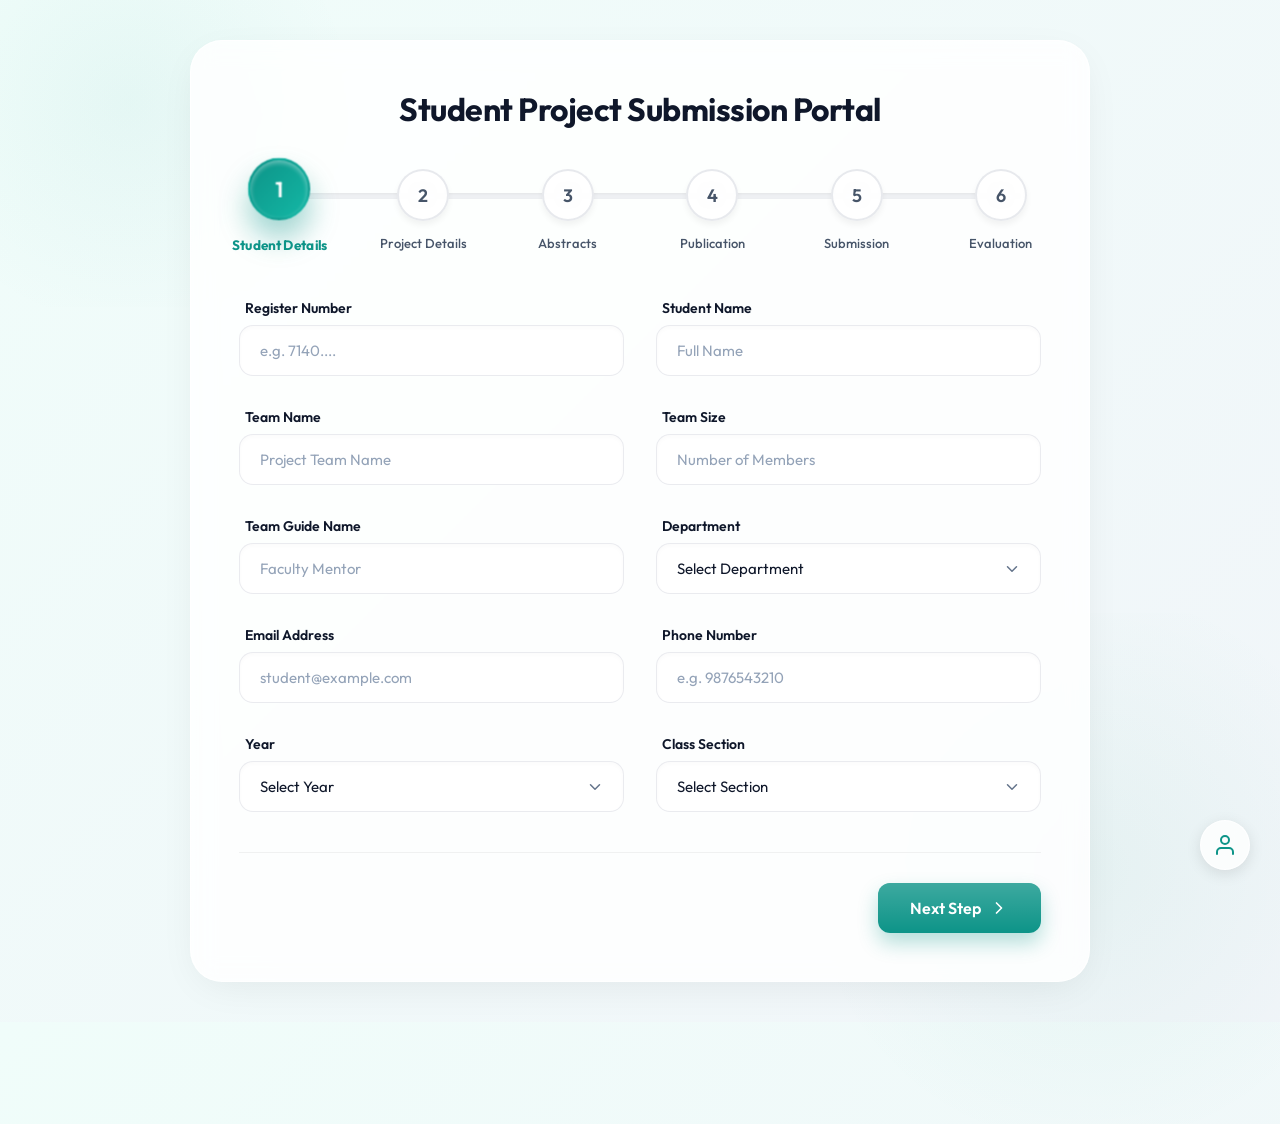
==== commit 9f433c9f: "refactor: production-level architecture with Year/Section partitioning and modularized assets - Data" ====
--- a/Frontend/index.html
+++ b/Frontend/index.html
@@ -8,795 +8,7 @@
     <!-- Modern stylish font -->
     <link href="https://fonts.googleapis.com/css2?family=Outfit:wght@300;400;500;600;700&display=swap" rel="stylesheet">
 
-    <style>
-        :root {
-            --primary: #0d9488;
-            --primary-light: #14b8a6;
-            --primary-dark: #0f766e;
-            --success: #059669;
-            --text-main: #0f172a;
-            --text-muted: #475569;
-            --glass-bg: rgba(255, 255, 255, 0.85);
-            /* Increased opacity */
-            --glass-border: rgba(255, 255, 255, 0.9);
-            --glass-shadow: 0 10px 40px -10px rgba(0, 0, 0, 0.08);
-            --bg-gradient: linear-gradient(135deg, #f0fdfa 0%, #f1f5f9 100%);
-        }
-
-        * {
-            box-sizing: border-box;
-            margin: 0;
-            padding: 0;
-            font-family: 'Outfit', sans-serif;
-        }
-
-        body {
-            background: var(--bg-gradient);
-            min-height: 100vh;
-            display: flex;
-            align-items: center;
-            justify-content: center;
-            padding: 40px 20px;
-            color: var(--text-main);
-            position: relative;
-            overflow-x: hidden;
-        }
-
-        /* Subtle professional background accents */
-        body::before {
-            content: '';
-            position: absolute;
-            top: -10%;
-            left: -10%;
-            width: 40%;
-            height: 40%;
-            background: radial-gradient(circle, rgba(13, 148, 136, 0.05) 0%, transparent 70%);
-            z-index: -1;
-        }
-
-        body::after {
-            content: '';
-            position: absolute;
-            bottom: -10%;
-            right: -10%;
-            width: 50%;
-            height: 50%;
-            background: radial-gradient(circle, rgba(5, 150, 105, 0.05) 0%, transparent 70%);
-            z-index: -1;
-        }
-
-        .container {
-            width: 100%;
-            max-width: 900px;
-            margin: 0 auto;
-            position: relative;
-            z-index: 10;
-        }
-
-        /* Glassmorphism Container */
-        .glass-panel {
-            background: var(--glass-bg);
-            backdrop-filter: blur(12px);
-            -webkit-backdrop-filter: blur(12px);
-            border: 1px solid var(--glass-border);
-            border-radius: 32px;
-            padding: 48px;
-            box-shadow: var(--glass-shadow);
-            transition: all 0.4s ease;
-        }
-
-        .title {
-            text-align: center;
-            font-size: 32px;
-            font-weight: 700;
-            margin-bottom: 40px;
-            color: var(--text-main);
-            letter-spacing: -0.5px;
-        }
-
-        /* ---------------- STEPPER ---------------- */
-        .stepper-wrapper {
-            position: relative;
-            margin-bottom: 48px;
-        }
-
-        .stepper {
-            display: flex;
-            justify-content: space-between;
-            position: relative;
-        }
-
-        /* Connecting lines */
-        .progress-bar {
-            position: absolute;
-            top: 24px;
-            left: 20px;
-            right: 20px;
-            height: 6px;
-            background: rgba(229, 231, 235, 0.6);
-            border-radius: 3px;
-            z-index: 0;
-            overflow: hidden;
-            box-shadow: inset 0 1px 3px rgba(0, 0, 0, 0.05);
-        }
-
-        .progress-fill {
-            position: absolute;
-            top: 0;
-            left: 0;
-            height: 100%;
-            width: 0%;
-            background: linear-gradient(90deg, var(--primary), #a855f7);
-            transition: width 0.7s cubic-bezier(0.34, 1.56, 0.64, 1);
-            box-shadow: 0 0 15px rgba(13, 148, 136, 0.6);
-        }
-
-        .step {
-            text-align: center;
-            position: relative;
-            z-index: 1;
-            width: 80px;
-            display: flex;
-            flex-direction: column;
-            align-items: center;
-        }
-
-        .circle {
-            width: 52px;
-            height: 52px;
-            border-radius: 50%;
-            background: rgba(255, 255, 255, 0.9);
-            border: 2px solid rgba(229, 231, 235, 0.9);
-            display: flex;
-            align-items: center;
-            justify-content: center;
-            font-weight: 600;
-            font-size: 18px;
-            color: var(--text-muted);
-            transition: all 0.6s cubic-bezier(0.34, 1.56, 0.64, 1);
-            box-shadow: 0 4px 6px rgba(0, 0, 0, 0.05);
-            backdrop-filter: blur(10px);
-        }
-
-        .step.active .circle {
-            background: linear-gradient(135deg, var(--primary), var(--primary-light));
-            border-color: transparent;
-            color: white;
-            /* 3D Pop out effect */
-            transform: scale(1.2) translateY(-5px);
-            box-shadow:
-                0 15px 25px rgba(13, 148, 136, 0.4),
-                inset 0 2px 4px rgba(255, 255, 255, 0.4);
-        }
-
-        .step.completed .circle {
-            background: linear-gradient(135deg, var(--success), #34d399);
-            border-color: transparent;
-            color: white;
-            transform: scale(1.05);
-            box-shadow: 0 8px 15px rgba(16, 185, 129, 0.3);
-        }
-
-        .label {
-            font-size: 13px;
-            font-weight: 500;
-            margin-top: 14px;
-            color: var(--text-muted);
-            transition: all 0.4s ease;
-            white-space: nowrap;
-        }
-
-        .step.active .label {
-            color: var(--primary);
-            font-weight: 700;
-            transform: translateY(2px) scale(1.05);
-        }
-
-        .step.completed .label {
-            color: var(--success);
-            font-weight: 600;
-        }
-
-        /* ---------------- FORM & TRANSITIONS ---------------- */
-        .form-container {
-            position: relative;
-            min-height: 420px;
-        }
-
-        .step-content {
-            position: absolute;
-            top: 0;
-            left: 0;
-            width: 100%;
-            opacity: 0;
-            pointer-events: none;
-            visibility: hidden;
-            transform: translateY(10px);
-            transition: all 0.4s ease;
-        }
-
-        .step-content.active {
-            opacity: 1;
-            pointer-events: auto;
-            visibility: visible;
-            position: relative;
-            transform: translateY(0);
-        }
-
-        .step-content.exiting {
-            opacity: 0;
-            transform: translateY(-10px);
-        }
-
-        .step-content.exiting-backward {
-            opacity: 0;
-            transform: translateY(10px);
-        }
-
-        .form-grid {
-            display: grid;
-            grid-template-columns: repeat(2, 1fr);
-            gap: 32px;
-        }
-
-        @media (max-width: 768px) {
-            .form-grid {
-                grid-template-columns: 1fr;
-                gap: 32px;
-            }
-
-            .glass-panel {
-                padding: 30px 20px;
-                border-radius: 24px;
-            }
-
-            .title {
-                font-size: 26px;
-                margin-bottom: 30px;
-            }
-
-            .step .label {
-                font-size: 10px;
-            }
-
-            .circle {
-                width: 44px;
-                height: 44px;
-                font-size: 16px;
-            }
-
-            .stepper-wrapper {
-                margin-bottom: 30px;
-            }
-
-            .progress-bar {
-                top: 22px;
-            }
-        }
-
-        @media (max-width: 480px) {
-            body { padding: 15px 10px; }
-            .title { font-size: 22px; }
-            
-            .step .label { display: none; }
-            .step.active .label { 
-                display: block; 
-                position: absolute; 
-                top: 50px; 
-                font-size: 11px; 
-                background: white;
-                padding: 4px 12px;
-                border-radius: 12px;
-                box-shadow: 0 4px 10px rgba(0,0,0,0.1);
-                white-space: nowrap;
-                z-index: 20;
-                border: 1px solid var(--border);
-            }
-            
-            .circle {
-                width: 40px;
-                height: 40px;
-                font-size: 14px;
-            }
-
-            .form-container {
-                min-height: auto;
-            }
-
-            .buttons {
-                flex-direction: column-reverse;
-                gap: 12px;
-                padding-top: 20px;
-                margin-top: 20px;
-            }
-            
-            button { 
-                width: 100%; 
-                justify-content: center; 
-                padding: 14px 20px;
-                font-size: 15px;
-            }
-            
-            .btn-next, .btn-submit { 
-                margin-left: 0; 
-                width: 100%;
-            }
-
-            .input-group label {
-                font-size: 13px;
-            }
-
-            input, select, textarea {
-                padding: 12px 16px;
-                font-size: 14px;
-            }
-
-            .error-msg {
-                font-size: 11px;
-                bottom: -20px;
-            }
-        }
-
-        .input-group {
-            display: flex;
-            flex-direction: column;
-            gap: 8px;
-            position: relative;
-        }
-
-        .input-group.full-width {
-            grid-column: 1 / -1;
-        }
-
-        label {
-            font-size: 14px;
-            font-weight: 600;
-            color: var(--text-main);
-            margin-left: 6px;
-            transform: translateZ(10px);
-        }
-
-        input,
-        select,
-        textarea {
-            width: 100%;
-            padding: 15px 20px;
-            background: rgba(255, 255, 255, 0.7);
-            border: 1px solid rgba(229, 231, 235, 0.8);
-            border-radius: 14px;
-            font-size: 15px;
-            color: var(--text-main);
-            transition: all 0.3s cubic-bezier(0.4, 0, 0.2, 1);
-            backdrop-filter: blur(5px);
-            box-shadow: inset 0 2px 4px rgba(0, 0, 0, 0.02);
-        }
-
-        input::placeholder,
-        textarea::placeholder {
-            color: #94a3b8;
-        }
-
-        input:focus,
-        select:focus,
-        textarea:focus {
-            outline: none;
-            background: rgba(255, 255, 255, 0.95);
-            border-color: var(--primary-light);
-            box-shadow:
-                0 0 0 4px rgba(13, 148, 136, 0.15),
-                inset 0 2px 4px rgba(0, 0, 0, 0.01),
-                0 10px 15px -3px rgba(0, 0, 0, 0.05);
-            transform: translateY(-2px) translateZ(5px);
-        }
-
-        textarea {
-            resize: vertical;
-            min-height: 120px;
-        }
-
-        select {
-            appearance: none;
-            background-image: url("data:image/svg+xml;charset=UTF-8,%3csvg xmlns='http://www.w3.org/2000/svg' viewBox='0 0 24 24' fill='none' stroke='%2364748b' stroke-width='2' stroke-linecap='round' stroke-linejoin='round'%3e%3cpolyline points='6 9 12 15 18 9'%3e%3c/polyline%3e%3c/svg%3e");
-            background-repeat: no-repeat;
-            background-position: right 1.2rem center;
-            background-size: 1.2em;
-            cursor: pointer;
-        }
-
-        input[type="file"] {
-            padding: 12px;
-            background: rgba(255, 255, 255, 0.5);
-            border: 2px dashed rgba(203, 213, 225, 0.8);
-            cursor: pointer;
-        }
-
-        input[type="file"]::file-selector-button {
-            padding: 8px 16px;
-            border-radius: 8px;
-            border: none;
-            background: var(--text-main);
-            color: white;
-            font-weight: 500;
-            cursor: pointer;
-            margin-right: 12px;
-            transition: background 0.2s;
-        }
-
-        input[type="file"]::file-selector-button:hover {
-            background: var(--primary);
-        }
-
-        /* ---------------- BUTTONS ---------------- */
-        .buttons {
-            display: flex;
-            justify-content: space-between;
-            margin-top: 40px;
-            padding-top: 30px;
-            border-top: 1px solid rgba(0, 0, 0, 0.05);
-        }
-
-        button {
-            padding: 15px 32px;
-            border-radius: 12px;
-            font-size: 16px;
-            font-weight: 600;
-            cursor: pointer;
-            transition: all 0.3s cubic-bezier(0.34, 1.56, 0.64, 1);
-            position: relative;
-            overflow: hidden;
-            display: inline-flex;
-            align-items: center;
-            gap: 8px;
-        }
-
-        button::after {
-            content: '';
-            position: absolute;
-            top: 0;
-            left: 0;
-            right: 0;
-            bottom: 0;
-            background: linear-gradient(to bottom, rgba(255, 255, 255, 0.2) 0%, rgba(255, 255, 255, 0) 100%);
-            border-radius: inherit;
-            pointer-events: none;
-        }
-
-        .btn-back {
-            background: rgba(255, 255, 255, 0.8);
-            color: var(--text-main);
-            border: 1px solid rgba(229, 231, 235, 0.9);
-            box-shadow: 0 4px 6px rgba(0, 0, 0, 0.05);
-            backdrop-filter: blur(5px);
-        }
-
-        .btn-back:hover {
-            background: #ffffff;
-            transform: translateX(-5px);
-            box-shadow: 0 8px 15px rgba(0, 0, 0, 0.08);
-        }
-
-        .btn-next {
-            background: linear-gradient(135deg, var(--primary), #0d9488);
-            color: white;
-            border: none;
-            box-shadow: 0 10px 20px rgba(13, 148, 136, 0.3);
-            margin-left: auto;
-            /* Push to right */
-        }
-
-        .btn-next:hover {
-            box-shadow: 0 15px 25px rgba(13, 148, 136, 0.4);
-            transform: translateX(5px) translateY(-2px);
-        }
-
-        .btn-submit {
-            background: linear-gradient(135deg, var(--success), #059669);
-            color: white;
-            border: none;
-            box-shadow: 0 10px 20px rgba(16, 185, 129, 0.3);
-            margin-left: auto;
-        }
-
-        .btn-submit:hover {
-            box-shadow: 0 15px 25px rgba(16, 185, 129, 0.4);
-            transform: translateY(-4px) scale(1.02);
-        }
-
-        .spinner {
-            display: inline-block;
-            width: 18px;
-            height: 18px;
-            border: 2px solid rgba(255, 255, 255, 0.3);
-            border-radius: 50%;
-            border-top-color: white;
-            animation: spin 1s ease-in-out infinite;
-        }
-
-        @keyframes spin {
-            to {
-                transform: rotate(360deg);
-            }
-        }
-
-        .btn-submit.loading {
-            pointer-events: none;
-            opacity: 0.9;
-        }
-
-        .hidden {
-            display: none !important;
-        }
-
-        .error-msg {
-            color: #ef4444;
-            font-size: 13px;
-            font-weight: 500;
-            margin-top: 4px;
-            margin-left: 6px;
-            animation: fadeIn 0.3s ease;
-            position: absolute;
-            bottom: -24px;
-            left: 0;
-            white-space: nowrap;
-        }
-
-        @keyframes fadeIn {
-            from {
-                opacity: 0;
-                transform: translateY(-5px);
-            }
-
-            to {
-                opacity: 1;
-                transform: translateY(0);
-            }
-        }
-
-        .input-error {
-            border-color: #ef4444 !important;
-            background: rgba(254, 242, 242, 0.7) !important;
-            box-shadow:
-                0 0 0 4px rgba(239, 68, 68, 0.1),
-                inset 0 2px 4px rgba(0, 0, 0, 0.02) !important;
-        }
-
-        /* ---------------- DROP ZONE ---------------- */
-        .drop-zone {
-            position: relative;
-            width: 100%;
-            padding: 30px;
-            border: 2px dashed rgba(203, 213, 225, 0.8);
-            border-radius: 14px;
-            background: rgba(255, 255, 255, 0.5);
-            text-align: center;
-            cursor: pointer;
-            transition: all 0.3s ease;
-            display: flex;
-            align-items: center;
-            justify-content: center;
-            min-height: 140px;
-        }
-
-        .drop-zone.dragover {
-            border-color: var(--primary);
-            background: rgba(99, 102, 241, 0.05);
-            transform: scale(1.02);
-            box-shadow: 0 0 15px rgba(13, 148, 136, 0.2);
-        }
-
-        .drop-zone input[type="file"] {
-            position: absolute;
-            width: 100%;
-            height: 100%;
-            top: 0;
-            left: 0;
-            opacity: 0;
-            cursor: pointer;
-            z-index: 2;
-        }
-
-        .drop-zone-content {
-            z-index: 1;
-            pointer-events: none;
-        }
-
-        .drop-zone-content.hidden {
-            display: none;
-        }
-
-        .drop-zone-file {
-            width: 100%;
-            z-index: 3;
-            background: rgba(255, 255, 255, 0.9);
-            border-radius: 10px;
-            padding: 15px;
-            box-shadow: 0 4px 6px rgba(0, 0, 0, 0.05);
-            display: flex;
-            flex-direction: column;
-            gap: 12px;
-            position: relative;
-        }
-
-        .drop-zone-file.hidden {
-            display: none;
-        }
-
-        .file-info {
-            display: flex;
-            align-items: center;
-            gap: 10px;
-            text-align: left;
-        }
-
-        .file-name {
-            font-weight: 600;
-            font-size: 14px;
-            color: var(--text-main);
-            white-space: nowrap;
-            overflow: hidden;
-            text-overflow: ellipsis;
-            max-width: 250px;
-        }
-
-        .file-size {
-            font-size: 12px;
-            color: var(--text-muted);
-            margin-left: auto;
-        }
-
-        .progress-container {
-            width: 100%;
-            height: 6px;
-            background: #e2e8f0;
-            border-radius: 3px;
-            overflow: hidden;
-        }
-
-        .progress-bar-upload {
-            height: 100%;
-            width: 0%;
-            background: linear-gradient(90deg, var(--success), #34d399);
-            transition: width 0.3s ease;
-        }
-
-        .remove-btn {
-            position: absolute;
-            top: -10px;
-            right: -10px;
-            background: white;
-            border: 1px solid #e2e8f0;
-            border-radius: 50%;
-            width: 26px;
-            height: 26px;
-            display: flex;
-            align-items: center;
-            justify-content: center;
-            cursor: pointer;
-            color: #ef4444;
-            box-shadow: 0 2px 4px rgba(0, 0, 0, 0.1);
-            transition: all 0.2s;
-            padding: 0;
-            z-index: 5;
-        }
-
-        button.remove-btn::after {
-            display: none;
-        }
-
-        .remove-btn:hover {
-            transform: scale(1.1);
-            background: #fee2e2;
-        }
-
-        /* ---------------- SUCCESS ANIMATION ---------------- */
-        .success-icon-wrapper {
-            margin: 0 auto 30px;
-            width: 80px;
-            height: 80px;
-            transform: translateZ(40px);
-        }
-
-        .checkmark__circle {
-            stroke-dasharray: 166;
-            stroke-dashoffset: 166;
-            stroke-width: 2;
-            stroke-miterlimit: 10;
-            stroke: var(--success);
-            fill: none;
-            animation: stroke 0.6s cubic-bezier(0.65, 0, 0.45, 1) forwards;
-        }
-
-        .checkmark {
-            width: 80px;
-            height: 80px;
-            border-radius: 50%;
-            display: block;
-            stroke-width: 2;
-            stroke: #fff;
-            stroke-miterlimit: 10;
-            margin: 0 auto;
-            box-shadow: inset 0px 0px 0px var(--success);
-            animation: fill .4s ease-in-out .4s forwards, scale .3s ease-in-out .9s both;
-        }
-
-        .checkmark__check {
-            transform-origin: 50% 50%;
-            stroke-dasharray: 48;
-            stroke-dashoffset: 48;
-            animation: stroke 0.3s cubic-bezier(0.65, 0, 0.45, 1) 0.8s forwards;
-        }
-
-        @keyframes stroke {
-            100% {
-                stroke-dashoffset: 0;
-            }
-        }
-
-        @keyframes scale {
-
-            0%,
-            100% {
-                transform: none;
-            }
-
-            50% {
-                transform: scale3d(1.1, 1.1, 1);
-            }
-        }
-
-        @keyframes fill {
-            100% {
-                box-shadow: inset 0px 0px 0px 50px var(--success);
-            }
-        }
-
-        #successState {
-            display: none;
-            opacity: 0;
-            transform: scale(0.95);
-            transition: opacity 0.6s ease, transform 0.6s ease;
-        }
-
-        #successState.visible {
-            display: flex;
-            flex-direction: column;
-            align-items: center;
-            justify-content: center;
-        }
-
-        #successState.fade-in {
-            opacity: 1;
-            transform: scale(1);
-        }
-
-        /* ---------------- STAFF ICON ---------------- */
-        .staff-icon {
-            position: fixed;
-            bottom: 30px;
-            right: 30px;
-            width: 50px;
-            height: 50px;
-            background: rgba(255, 255, 255, 0.8);
-            backdrop-filter: blur(10px);
-            border: 1px solid var(--glass-border);
-            border-radius: 50%;
-            display: flex;
-            align-items: center;
-            justify-content: center;
-            color: var(--primary);
-            box-shadow: 0 4px 15px rgba(0, 0, 0, 0.1);
-            transition: all 0.3s ease;
-            z-index: 1000;
-            cursor: pointer;
-        }
-
-        .staff-icon:hover {
-            transform: translateY(-5px);
-            box-shadow: 0 8px 25px rgba(79, 70, 229, 0.3);
-            background: white;
-            color: var(--primary-dark);
-        }
-    </style>
+    <link rel="stylesheet" href="assets/css/main.css">
 </head>
 
 <body>
@@ -888,11 +100,24 @@
                                     oninput="this.value = this.value.replace(/[^0-9]/g, '').slice(0, 10)">
                             </div>
                             <div class="input-group">
+                                <label>Year</label>
+                                <select name="year" required>
+                                    <option value="" disabled selected>Select Year</option>
+                                    <option value="1">1st Year</option>
+                                    <option value="2">2nd Year</option>
+                                    <option value="3">3rd Year</option>
+                                    <option value="4">4th Year</option>
+                                </select>
+                            </div>
+                            <div class="input-group">
                                 <label>Class Section</label>
                                 <select name="class_section" required>
                                     <option value="" disabled selected>Select Section</option>
-                                    <option value="A">Class A</option>
-                                    <option value="B">Class B</option>
+                                    <option value="A">Section A</option>
+                                    <option value="B">Section B</option>
+                                    <option value="C">Section C</option>
+                                    <option value="D">Section D</option>
+                                    <option value="E">Section E</option>
                                 </select>
                             </div>
                         </div>
@@ -1110,448 +335,7 @@
         </div>
     </div>
 
-    <script>
-        // Update the 'PRODUCTION_URL' once you've deployed your backend to Render.
-        const PRODUCTION_URL = "https://projexa-backend.onrender.com"; 
-        const API_BASE = (window.location.hostname === "localhost" || window.location.hostname === "127.0.0.1" || window.location.protocol === "file:")
-            ? "http://127.0.0.1:5000"
-            : PRODUCTION_URL;
-
-        const form = document.getElementById("submissionForm");
-        const SUBMIT_URL = API_BASE + "/submit";
-
-        let isSubmitting = false;
-        let successShown = false;
-
-        const steps = document.querySelectorAll(".step");
-
-        const contents = document.querySelectorAll(".step-content");
-        const progressFill = document.querySelector(".progress-fill");
-
-        const backBtn = document.getElementById("backBtn");
-        const nextBtn = document.getElementById("nextBtn");
-        const submitBtn = document.getElementById("submitBtn");
-
-        let current = 0;
-
-        function updateUI(direction) {
-            // Update Stepper visually
-            steps.forEach((step, i) => {
-                step.classList.remove("active", "completed");
-                if (i < current) {
-                    step.classList.add("completed");
-                }
-                if (i === current) {
-                    step.classList.add("active");
-                }
-            });
-
-            // Update Progress Bar
-            const progressPercentage = (current / (steps.length - 1)) * 100;
-            progressFill.style.width = `${progressPercentage}%`;
-
-            // Lock pointer events during transition to prevent rapid clicking/scrolling issues
-            document.body.style.pointerEvents = "none";
-            setTimeout(() => {
-                document.body.style.pointerEvents = "auto";
-            }, 500);
-
-            // Handle 3D Cinematic Transitions
-            contents.forEach((content, i) => {
-                if (content.classList.contains("active")) {
-                    content.classList.remove("active");
-                    // Add exit animations based on direction
-                    if (direction === 'next') {
-                        content.classList.add("exiting");
-                    } else if (direction === 'prev') {
-                        content.classList.add("exiting-backward");
-                    }
-
-                    // Allow the exit animation to process before purely hiding
-                    setTimeout(() => {
-                        content.classList.remove("exiting", "exiting-backward");
-                    }, 500);
-                }
-            });
-
-            // Activate new panel after short delay for cinematic pop-in effect
-            setTimeout(() => {
-                contents.forEach((content, i) => {
-                    if (i === current) {
-                        content.classList.add("active");
-                    }
-                });
-            }, 150);
-
-            // Handle Buttons logic
-            if (current === 0) {
-                backBtn.classList.add("hidden");
-                nextBtn.classList.remove("hidden");
-                submitBtn.classList.add("hidden");
-            } else if (current === steps.length - 1) {
-                backBtn.classList.remove("hidden");
-                nextBtn.classList.add("hidden");
-                submitBtn.classList.remove("hidden");
-            } else {
-                backBtn.classList.remove("hidden");
-                nextBtn.classList.remove("hidden");
-                submitBtn.classList.add("hidden");
-            }
-        }
-
-        // --- Toggle Logic for Journal & Review Details ---
-        const paperPublishedSelect = document.querySelector('select[name="paper_published"]');
-        if (paperPublishedSelect) {
-            paperPublishedSelect.addEventListener('change', toggleConditionalFields);
-        }
-
-        function toggleConditionalFields() {
-            const status = paperPublishedSelect.value;
-            const isNo = (status === "No");
-            
-            // Journal and Review fields to disable entirely if No
-            const fullDisableFields = [
-                document.querySelector('input[name="journal_name"]'),
-                document.querySelector('input[name="isbn_no"]'),
-                document.querySelector('select[name="journal_type"]'),
-                document.querySelector('select[name="review_status"]'),
-                document.querySelector('select[name="report_submission"]'),
-                document.querySelector('input[name="file"]') // Disable report upload
-            ];
-            
-            // Mark fields: Only Sem 3 is affected by publication status
-            const marksConfig = [
-                { name: 'ee_sem1_mark', isManaged: false },
-                { name: 'ee_sem2_mark', isManaged: false },
-                { name: 'ee_sem3_mark', isManaged: true }
-            ];
-
-            // Handle Full Disable Group
-            fullDisableFields.forEach(field => {
-                if (field) {
-                    handleFieldState(field, isNo);
-                }
-            });
-
-            // Handle Marks Individually
-            marksConfig.forEach(config => {
-                const field = document.querySelector(`input[name="${config.name}"]`);
-                if (field) {
-                    handleFieldState(field, config.isManaged ? isNo : false);
-                }
-            });
-        }
-
-        function handleFieldState(field, shouldDisable) {
-            field.disabled = shouldDisable;
-            field.required = !shouldDisable;
-            
-            const group = field.closest('.input-group');
-            if (group) {
-                group.style.opacity = shouldDisable ? "0.4" : "1";
-                group.style.pointerEvents = shouldDisable ? "none" : "auto";
-                
-                const label = group.querySelector('label');
-                if (label) {
-                    // Initialize original text if not present to prevent vanishing
-                    if (!label.hasAttribute('data-orig')) {
-                        label.setAttribute('data-orig', label.textContent.trim().replace(/\s?\*$/, '').replace(' (N/A)', ''));
-                    }
-                    const base = label.getAttribute('data-orig');
-                    label.textContent = base + (shouldDisable ? ' (N/A)' : ' *');
-                }
-            }
-            if (shouldDisable) field.value = ""; // Clear values if disabled to avoid stale data
-        }
-
-        function showError(input, message) {
-            let errorMsg = input.parentElement.querySelector('.error-msg');
-            if (!errorMsg) {
-                errorMsg = document.createElement('div');
-                errorMsg.className = 'error-msg';
-                input.parentElement.appendChild(errorMsg);
-            }
-            errorMsg.innerText = message;
-            errorMsg.style.display = 'block';
-            input.classList.add('input-error');
-
-            // Listen for input to clear error
-            const clearOnInput = () => {
-                errorMsg.style.display = 'none';
-                input.classList.remove('input-error');
-                input.removeEventListener('input', clearOnInput);
-            };
-            input.addEventListener('input', clearOnInput);
-        }
-
-        function clearErrors(content) {
-            const errors = content.querySelectorAll('.error-msg');
-            errors.forEach(err => err.style.display = 'none');
-            const inputs = content.querySelectorAll('.input-error');
-            inputs.forEach(inp => inp.classList.remove('input-error'));
-        }
-
-        function nextStep() {
-            // Validate current step before moving
-            const activeContent = contents[current];
-            clearErrors(activeContent);
-
-            const inputs = activeContent.querySelectorAll("input, select, textarea");
-            let isValid = true;
-            for (let input of inputs) {
-                if (!input.checkValidity()) {
-                    isValid = false;
-                    let message = "This field is required.";
-                    if (input.validity.valueMissing) {
-                        message = "This field is required for your submission.";
-                    } else if (input.validity.patternMismatch) {
-                        message = input.title || "Please match the required format.";
-                    } else if (input.validity.typeMismatch) {
-                        message = "Please enter a valid format.";
-                    } else if (input.validity.rangeUnderflow || input.validity.rangeOverflow) {
-                        message = `Value must be between ${input.min} and ${input.max}.`;
-                    }
-                    showError(input, message);
-                }
-            }
-            if (!isValid) return; // Prevent moving to next step if invalid
-
-            if (current < contents.length - 1) {
-                // Scroll to top of container smoothly if needed
-                window.scrollTo({
-                    top: document.querySelector('.container').offsetTop - 50,
-                    behavior: 'smooth'
-                });
-                current++;
-                updateUI('next');
-            }
-        }
-
-        function prevStep() {
-            if (current > 0) {
-                window.scrollTo({
-                    top: document.querySelector('.container').offsetTop - 50,
-                    behavior: 'smooth'
-                });
-                current--;
-                updateUI('prev');
-            }
-        }
-
-
-
-        // Prevent any native form submission (safety net)
-        form.addEventListener('submit', function (e) {
-            e.preventDefault();
-            return false;
-        });
-
-        async function handleSubmit() {
-            // Validate the current (last) step before submitting
-            const activeContent = contents[current];
-            clearErrors(activeContent);
-            const inputs = activeContent.querySelectorAll("input, select, textarea");
-            let isValid = true;
-            for (let input of inputs) {
-                if (!input.checkValidity()) {
-                    isValid = false;
-                    let message = "This field is required.";
-                    if (input.validity.valueMissing) {
-                        message = "This field is required for your submission.";
-                    } else if (input.validity.patternMismatch) {
-                        message = input.title || "Please match the required format.";
-                    } else if (input.validity.typeMismatch) {
-                        message = "Please enter a valid format.";
-                    }
-                    showError(input, message);
-                }
-            }
-            if (!isValid) return;
-
-            if (isSubmitting) return;
-            isSubmitting = true;
-
-            const submitBtn = document.getElementById("submitBtn");
-            const backBtn = document.getElementById("backBtn");
-            const originalContent = submitBtn.innerHTML;
-
-            submitBtn.innerHTML = '<span class="spinner"></span> Submitting...';
-            submitBtn.classList.add('loading');
-            submitBtn.disabled = true;
-            backBtn.disabled = true;
-            try {
-                const formData = new FormData(form);
-                const response = await fetch(SUBMIT_URL, {
-                    method: 'POST',
-                    body: formData
-                });
-
-                if (response.ok) {
-                    triggerSuccess();
-                } else {
-                    const errorData = await response.json();
-                    alert("Error: " + (errorData.error || "Submission failed on the server."));
-                    isSubmitting = false;
-                    submitBtn.innerHTML = originalContent;
-                    submitBtn.classList.remove('loading');
-                    submitBtn.disabled = false;
-                    backBtn.disabled = false;
-                }
-            } catch (error) {
-                console.error('Submission Error:', error);
-                alert('Connection error. Please ensure the backend server is running at http://127.0.0.1:5000');
-                isSubmitting = false;
-                submitBtn.innerHTML = originalContent;
-                submitBtn.classList.remove('loading');
-                submitBtn.disabled = false;
-                backBtn.disabled = false;
-            }
-        }
-
-        function triggerSuccess() {
-            if (successShown) return;
-            successShown = true;
-
-            // 1) Fade out form elements quickly
-            var toHide = [document.querySelector('.title'), document.querySelector('.stepper-wrapper'), document.querySelector('.buttons'), form];
-            toHide.forEach(function(el) {
-                if (el) {
-                    el.style.transition = 'opacity 0.25s ease, transform 0.25s ease';
-                    el.style.opacity = '0';
-                    el.style.transform = 'translateY(-15px)';
-                }
-            });
-
-            // 2) After fade-out completes, swap in success
-            setTimeout(function() {
-                toHide.forEach(function(el) { if (el) el.style.display = 'none'; });
-
-                // Inject fresh SVG so CSS keyframe animations replay from scratch
-                var box = document.getElementById('checkmarkBox');
-                box.innerHTML = '<svg class="checkmark" xmlns="http://www.w3.org/2000/svg" viewBox="0 0 52 52"><circle class="checkmark__circle" cx="26" cy="26" r="25" fill="none"/><path class="checkmark__check" fill="none" d="M14.1 27.2l7.1 7.2 16.7-16.8"/></svg>';
-
-                var ss = document.getElementById('successState');
-                ss.classList.add('visible');
-                ss.offsetHeight; // force reflow
-                ss.classList.add('fade-in');
-
-                document.querySelector('.glass-panel').style.minHeight = '450px';
-                document.body.style.pointerEvents = 'auto';
-                window.scrollTo({ top: 0, behavior: 'smooth' });
-            }, 300);
-        }
-
-        const fileInput = document.getElementById('fileInput');
-        const dropZone = document.getElementById('dropZone');
-        const dropZoneContent = document.getElementById('dropZoneContent');
-        const dropZoneFile = document.getElementById('dropZoneFile');
-        const fileNameEl = document.getElementById('fileName');
-        const fileSizeEl = document.getElementById('fileSize');
-        const uploadProgressBar = document.getElementById('uploadProgressBar');
-        const removeFileBtn = document.getElementById('removeFileBtn');
-
-        if (fileInput && dropZone) {
-            ['dragenter', 'dragover'].forEach(eventName => {
-                dropZone.addEventListener(eventName, (e) => {
-                    e.preventDefault(); e.stopPropagation();
-                    dropZone.classList.add('dragover');
-                }, false);
-            });
-
-            ['dragleave', 'drop'].forEach(eventName => {
-                dropZone.addEventListener(eventName, (e) => {
-                    e.preventDefault(); e.stopPropagation();
-                    dropZone.classList.remove('dragover');
-                }, false);
-            });
-
-            dropZone.addEventListener('drop', (e) => {
-                const files = e.dataTransfer.files;
-                if (files && files.length > 0) {
-                    fileInput.files = files; // Standard HTML5 property setter
-                    handleFileSelection(files[0]);
-                }
-            });
-
-            fileInput.addEventListener('change', function () {
-                if (this.files && this.files.length > 0) {
-                    handleFileSelection(this.files[0]);
-                }
-            });
-
-            removeFileBtn.addEventListener('click', (e) => {
-                e.preventDefault(); e.stopPropagation();
-                fileInput.value = '';
-                dropZoneFile.classList.add('hidden');
-                dropZoneContent.classList.remove('hidden');
-            });
-
-            function handleFileSelection(file) {
-                if (file.type !== "application/pdf") {
-                    alert("Please upload a PDF file.");
-                    fileInput.value = '';
-                    return;
-                }
-                if (file.size > 5 * 1024 * 1024) {
-                    alert("File must be under 5MB");
-                    fileInput.value = '';
-                    return;
-                }
-
-                // Update UI details
-                fileNameEl.textContent = file.name;
-                const sizeInMB = (file.size / (1024 * 1024)).toFixed(2);
-                fileSizeEl.textContent = `${sizeInMB} MB`;
-
-                // Swap views
-                dropZoneContent.classList.add('hidden');
-                dropZoneFile.classList.remove('hidden');
-
-                // Animate progress bar filling effect
-                uploadProgressBar.style.width = '0%';
-                setTimeout(() => uploadProgressBar.style.width = '42%', 150);
-                setTimeout(() => uploadProgressBar.style.width = '100%', 450);
-            }
-        }
-
-        let nextWeek = 1;
-        function addWeek() {
-            const container = document.getElementById('weekly-abstracts-container');
-            const item = document.createElement('div');
-            item.className = 'weekly-abstract-item';
-            item.style = 'margin-bottom: 24px; padding: 20px; background: rgba(255,255,255,0.4); border-radius: 16px; border: 1px solid rgba(0,0,0,0.05); animation: fadeIn 0.4s ease;';
-            item.innerHTML = `
-                <div style="display: flex; justify-content: space-between; align-items: center; margin-bottom: 15px;">
-                    <h3 style="font-size: 16px; color: var(--primary);">Week ${nextWeek}</h3>
-                    <button type="button" onclick="this.parentElement.parentElement.remove()" style="background: none; border: none; color: #ef4444; cursor: pointer; padding: 5px;">
-                        <svg width="18" height="18" viewBox="0 0 24 24" fill="none" stroke="currentColor" stroke-width="2" stroke-linecap="round" stroke-linejoin="round">
-                            <line x1="18" y1="6" x2="6" y2="18"></line>
-                            <line x1="6" y1="6" x2="18" y2="18"></line>
-                        </svg>
-                    </button>
-                </div>
-                <div class="input-group">
-                    <label>Weekly Abstract PDF *</label>
-                    <input type="file" name="weekly_abstract_${nextWeek}" accept="application/pdf" required>
-                </div>
-            `;
-            container.appendChild(item);
-            nextWeek++;
-            document.getElementById('add-week-btn').innerHTML = `
-                <svg width="20" height="20" viewBox="0 0 24 24" fill="none" stroke="currentColor" stroke-width="2" stroke-linecap="round" stroke-linejoin="round" style="margin-right: 8px;">
-                    <line x1="12" y1="5" x2="12" y2="19"></line>
-                    <line x1="5" y1="12" x2="19" y2="12"></line>
-                </svg>
-                Add Next Week (Week ${nextWeek})
-            `;
-        }
-
-        // Initialize state natively
-        updateUI('init');
-        if (paperPublishedSelect) {
-            toggleConditionalFields(); // Set initial requirements based on default or reset value
-        }
-    </script>
+    <script src="assets/js/script.js"></script>
 
     <!-- Staff Access Icon -->
     <a href="AdminLogin.html" class="staff-icon" title="Staff Portal">
--- a/Frontend/assets/css/main.css
+++ b/Frontend/assets/css/main.css
@@ -0,0 +1,787 @@
+:root {
+    --primary: #0d9488;
+    --primary-light: #14b8a6;
+    --primary-dark: #0f766e;
+    --success: #059669;
+    --text-main: #0f172a;
+    --text-muted: #475569;
+    --glass-bg: rgba(255, 255, 255, 0.85);
+    /* Increased opacity */
+    --glass-border: rgba(255, 255, 255, 0.9);
+    --glass-shadow: 0 10px 40px -10px rgba(0, 0, 0, 0.08);
+    --bg-gradient: linear-gradient(135deg, #f0fdfa 0%, #f1f5f9 100%);
+}
+
+* {
+    box-sizing: border-box;
+    margin: 0;
+    padding: 0;
+    font-family: 'Outfit', sans-serif;
+}
+
+body {
+    background: var(--bg-gradient);
+    min-height: 100vh;
+    display: flex;
+    align-items: center;
+    justify-content: center;
+    padding: 40px 20px;
+    color: var(--text-main);
+    position: relative;
+    overflow-x: hidden;
+}
+
+/* Subtle professional background accents */
+body::before {
+    content: '';
+    position: absolute;
+    top: -10%;
+    left: -10%;
+    width: 40%;
+    height: 40%;
+    background: radial-gradient(circle, rgba(13, 148, 136, 0.05) 0%, transparent 70%);
+    z-index: -1;
+}
+
+body::after {
+    content: '';
+    position: absolute;
+    bottom: -10%;
+    right: -10%;
+    width: 50%;
+    height: 50%;
+    background: radial-gradient(circle, rgba(5, 150, 105, 0.05) 0%, transparent 70%);
+    z-index: -1;
+}
+
+.container {
+    width: 100%;
+    max-width: 900px;
+    margin: 0 auto;
+    position: relative;
+    z-index: 10;
+}
+
+/* Glassmorphism Container */
+.glass-panel {
+    background: var(--glass-bg);
+    backdrop-filter: blur(12px);
+    -webkit-backdrop-filter: blur(12px);
+    border: 1px solid var(--glass-border);
+    border-radius: 32px;
+    padding: 48px;
+    box-shadow: var(--glass-shadow);
+    transition: all 0.4s ease;
+}
+
+.title {
+    text-align: center;
+    font-size: 32px;
+    font-weight: 700;
+    margin-bottom: 40px;
+    color: var(--text-main);
+    letter-spacing: -0.5px;
+}
+
+/* ---------------- STEPPER ---------------- */
+.stepper-wrapper {
+    position: relative;
+    margin-bottom: 48px;
+}
+
+.stepper {
+    display: flex;
+    justify-content: space-between;
+    position: relative;
+}
+
+/* Connecting lines */
+.progress-bar {
+    position: absolute;
+    top: 24px;
+    left: 20px;
+    right: 20px;
+    height: 6px;
+    background: rgba(229, 231, 235, 0.6);
+    border-radius: 3px;
+    z-index: 0;
+    overflow: hidden;
+    box-shadow: inset 0 1px 3px rgba(0, 0, 0, 0.05);
+}
+
+.progress-fill {
+    position: absolute;
+    top: 0;
+    left: 0;
+    height: 100%;
+    width: 0%;
+    background: linear-gradient(90deg, var(--primary), #a855f7);
+    transition: width 0.7s cubic-bezier(0.34, 1.56, 0.64, 1);
+    box-shadow: 0 0 15px rgba(13, 148, 136, 0.6);
+}
+
+.step {
+    text-align: center;
+    position: relative;
+    z-index: 1;
+    width: 80px;
+    display: flex;
+    flex-direction: column;
+    align-items: center;
+}
+
+.circle {
+    width: 52px;
+    height: 52px;
+    border-radius: 50%;
+    background: rgba(255, 255, 255, 0.9);
+    border: 2px solid rgba(229, 231, 235, 0.9);
+    display: flex;
+    align-items: center;
+    justify-content: center;
+    font-weight: 600;
+    font-size: 18px;
+    color: var(--text-muted);
+    transition: all 0.6s cubic-bezier(0.34, 1.56, 0.64, 1);
+    box-shadow: 0 4px 6px rgba(0, 0, 0, 0.05);
+    backdrop-filter: blur(10px);
+}
+
+.step.active .circle {
+    background: linear-gradient(135deg, var(--primary), var(--primary-light));
+    border-color: transparent;
+    color: white;
+    /* 3D Pop out effect */
+    transform: scale(1.2) translateY(-5px);
+    box-shadow:
+        0 15px 25px rgba(13, 148, 136, 0.4),
+        inset 0 2px 4px rgba(255, 255, 255, 0.4);
+}
+
+.step.completed .circle {
+    background: linear-gradient(135deg, var(--success), #34d399);
+    border-color: transparent;
+    color: white;
+    transform: scale(1.05);
+    box-shadow: 0 8px 15px rgba(16, 185, 129, 0.3);
+}
+
+.label {
+    font-size: 13px;
+    font-weight: 500;
+    margin-top: 14px;
+    color: var(--text-muted);
+    transition: all 0.4s ease;
+    white-space: nowrap;
+}
+
+.step.active .label {
+    color: var(--primary);
+    font-weight: 700;
+    transform: translateY(2px) scale(1.05);
+}
+
+.step.completed .label {
+    color: var(--success);
+    font-weight: 600;
+}
+
+/* ---------------- FORM & TRANSITIONS ---------------- */
+.form-container {
+    position: relative;
+    min-height: 420px;
+}
+
+.step-content {
+    position: absolute;
+    top: 0;
+    left: 0;
+    width: 100%;
+    opacity: 0;
+    pointer-events: none;
+    visibility: hidden;
+    transform: translateY(10px);
+    transition: all 0.4s ease;
+}
+
+.step-content.active {
+    opacity: 1;
+    pointer-events: auto;
+    visibility: visible;
+    position: relative;
+    transform: translateY(0);
+}
+
+.step-content.exiting {
+    opacity: 0;
+    transform: translateY(-10px);
+}
+
+.step-content.exiting-backward {
+    opacity: 0;
+    transform: translateY(10px);
+}
+
+.form-grid {
+    display: grid;
+    grid-template-columns: repeat(2, 1fr);
+    gap: 32px;
+}
+
+@media (max-width: 768px) {
+    .form-grid {
+        grid-template-columns: 1fr;
+        gap: 32px;
+    }
+
+    .glass-panel {
+        padding: 30px 20px;
+        border-radius: 24px;
+    }
+
+    .title {
+        font-size: 26px;
+        margin-bottom: 30px;
+    }
+
+    .step .label {
+        font-size: 10px;
+    }
+
+    .circle {
+        width: 44px;
+        height: 44px;
+        font-size: 16px;
+    }
+
+    .stepper-wrapper {
+        margin-bottom: 30px;
+    }
+
+    .progress-bar {
+        top: 22px;
+    }
+}
+
+@media (max-width: 480px) {
+    body { padding: 15px 10px; }
+    .title { font-size: 22px; }
+    
+    .step .label { display: none; }
+    .step.active .label { 
+        display: block; 
+        position: absolute; 
+        top: 50px; 
+        font-size: 11px; 
+        background: white;
+        padding: 4px 12px;
+        border-radius: 12px;
+        box-shadow: 0 4px 10px rgba(0,0,0,0.1);
+        white-space: nowrap;
+        z-index: 20;
+        border: 1px solid var(--border);
+    }
+    
+    .circle {
+        width: 40px;
+        height: 40px;
+        font-size: 14px;
+    }
+
+    .form-container {
+        min-height: auto;
+    }
+
+    .buttons {
+        flex-direction: column-reverse;
+        gap: 12px;
+        padding-top: 20px;
+        margin-top: 20px;
+    }
+    
+    button { 
+        width: 100%; 
+        justify-content: center; 
+        padding: 14px 20px;
+        font-size: 15px;
+    }
+    
+    .btn-next, .btn-submit { 
+        margin-left: 0; 
+        width: 100%;
+    }
+
+    .input-group label {
+        font-size: 13px;
+    }
+
+    input, select, textarea {
+        padding: 12px 16px;
+        font-size: 14px;
+    }
+
+    .error-msg {
+        font-size: 11px;
+        bottom: -20px;
+    }
+}
+
+.input-group {
+    display: flex;
+    flex-direction: column;
+    gap: 8px;
+    position: relative;
+}
+
+.input-group.full-width {
+    grid-column: 1 / -1;
+}
+
+label {
+    font-size: 14px;
+    font-weight: 600;
+    color: var(--text-main);
+    margin-left: 6px;
+    transform: translateZ(10px);
+}
+
+input,
+select,
+textarea {
+    width: 100%;
+    padding: 15px 20px;
+    background: rgba(255, 255, 255, 0.7);
+    border: 1px solid rgba(229, 231, 235, 0.8);
+    border-radius: 14px;
+    font-size: 15px;
+    color: var(--text-main);
+    transition: all 0.3s cubic-bezier(0.4, 0, 0.2, 1);
+    backdrop-filter: blur(5px);
+    box-shadow: inset 0 2px 4px rgba(0, 0, 0, 0.02);
+}
+
+input::placeholder,
+textarea::placeholder {
+    color: #94a3b8;
+}
+
+input:focus,
+select:focus,
+textarea:focus {
+    outline: none;
+    background: rgba(255, 255, 255, 0.95);
+    border-color: var(--primary-light);
+    box-shadow:
+        0 0 0 4px rgba(13, 148, 136, 0.15),
+        inset 0 2px 4px rgba(0, 0, 0, 0.01),
+        0 10px 15px -3px rgba(0, 0, 0, 0.05);
+    transform: translateY(-2px) translateZ(5px);
+}
+
+textarea {
+    resize: vertical;
+    min-height: 120px;
+}
+
+select {
+    appearance: none;
+    background-image: url("data:image/svg+xml;charset=UTF-8,%3csvg xmlns='http://www.w3.org/2000/svg' viewBox='0 0 24 24' fill='none' stroke='%2364748b' stroke-width='2' stroke-linecap='round' stroke-linejoin='round'%3e%3cpolyline points='6 9 12 15 18 9'%3e%3c/polyline%3e%3c/svg%3e");
+    background-repeat: no-repeat;
+    background-position: right 1.2rem center;
+    background-size: 1.2em;
+    cursor: pointer;
+}
+
+input[type="file"] {
+    padding: 12px;
+    background: rgba(255, 255, 255, 0.5);
+    border: 2px dashed rgba(203, 213, 225, 0.8);
+    cursor: pointer;
+}
+
+input[type="file"]::file-selector-button {
+    padding: 8px 16px;
+    border-radius: 8px;
+    border: none;
+    background: var(--text-main);
+    color: white;
+    font-weight: 500;
+    cursor: pointer;
+    margin-right: 12px;
+    transition: background 0.2s;
+}
+
+input[type="file"]::file-selector-button:hover {
+    background: var(--primary);
+}
+
+/* ---------------- BUTTONS ---------------- */
+.buttons {
+    display: flex;
+    justify-content: space-between;
+    margin-top: 40px;
+    padding-top: 30px;
+    border-top: 1px solid rgba(0, 0, 0, 0.05);
+}
+
+button {
+    padding: 15px 32px;
+    border-radius: 12px;
+    font-size: 16px;
+    font-weight: 600;
+    cursor: pointer;
+    transition: all 0.3s cubic-bezier(0.34, 1.56, 0.64, 1);
+    position: relative;
+    overflow: hidden;
+    display: inline-flex;
+    align-items: center;
+    gap: 8px;
+}
+
+button::after {
+    content: '';
+    position: absolute;
+    top: 0;
+    left: 0;
+    right: 0;
+    bottom: 0;
+    background: linear-gradient(to bottom, rgba(255, 255, 255, 0.2) 0%, rgba(255, 255, 255, 0) 100%);
+    border-radius: inherit;
+    pointer-events: none;
+}
+
+.btn-back {
+    background: rgba(255, 255, 255, 0.8);
+    color: var(--text-main);
+    border: 1px solid rgba(229, 231, 235, 0.9);
+    box-shadow: 0 4px 6px rgba(0, 0, 0, 0.05);
+    backdrop-filter: blur(5px);
+}
+
+.btn-back:hover {
+    background: #ffffff;
+    transform: translateX(-5px);
+    box-shadow: 0 8px 15px rgba(0, 0, 0, 0.08);
+}
+
+.btn-next {
+    background: linear-gradient(135deg, var(--primary), #0d9488);
+    color: white;
+    border: none;
+    box-shadow: 0 10px 20px rgba(13, 148, 136, 0.3);
+    margin-left: auto;
+    /* Push to right */
+}
+
+.btn-next:hover {
+    box-shadow: 0 15px 25px rgba(13, 148, 136, 0.4);
+    transform: translateX(5px) translateY(-2px);
+}
+
+.btn-submit {
+    background: linear-gradient(135deg, var(--success), #059669);
+    color: white;
+    border: none;
+    box-shadow: 0 10px 20px rgba(16, 185, 129, 0.3);
+    margin-left: auto;
+}
+
+.btn-submit:hover {
+    box-shadow: 0 15px 25px rgba(16, 185, 129, 0.4);
+    transform: translateY(-4px) scale(1.02);
+}
+
+.spinner {
+    display: inline-block;
+    width: 18px;
+    height: 18px;
+    border: 2px solid rgba(255, 255, 255, 0.3);
+    border-radius: 50%;
+    border-top-color: white;
+    animation: spin 1s ease-in-out infinite;
+}
+
+@keyframes spin {
+    to {
+        transform: rotate(360deg);
+    }
+}
+
+.btn-submit.loading {
+    pointer-events: none;
+    opacity: 0.9;
+}
+
+.hidden {
+    display: none !important;
+}
+
+.error-msg {
+    color: #ef4444;
+    font-size: 13px;
+    font-weight: 500;
+    margin-top: 4px;
+    margin-left: 6px;
+    animation: fadeIn 0.3s ease;
+    position: absolute;
+    bottom: -24px;
+    left: 0;
+    white-space: nowrap;
+}
+
+@keyframes fadeIn {
+    from {
+        opacity: 0;
+        transform: translateY(-5px);
+    }
+
+    to {
+        opacity: 1;
+        transform: translateY(0);
+    }
+}
+
+.input-error {
+    border-color: #ef4444 !important;
+    background: rgba(254, 242, 242, 0.7) !important;
+    box-shadow:
+        0 0 0 4px rgba(239, 68, 68, 0.1),
+        inset 0 2px 4px rgba(0, 0, 0, 0.02) !important;
+}
+
+/* ---------------- DROP ZONE ---------------- */
+.drop-zone {
+    position: relative;
+    width: 100%;
+    padding: 30px;
+    border: 2px dashed rgba(203, 213, 225, 0.8);
+    border-radius: 14px;
+    background: rgba(255, 255, 255, 0.5);
+    text-align: center;
+    cursor: pointer;
+    transition: all 0.3s ease;
+    display: flex;
+    align-items: center;
+    justify-content: center;
+    min-height: 140px;
+}
+
+.drop-zone.dragover {
+    border-color: var(--primary);
+    background: rgba(99, 102, 241, 0.05);
+    transform: scale(1.02);
+    box-shadow: 0 0 15px rgba(13, 148, 136, 0.2);
+}
+
+.drop-zone input[type="file"] {
+    position: absolute;
+    width: 100%;
+    height: 100%;
+    top: 0;
+    left: 0;
+    opacity: 0;
+    cursor: pointer;
+    z-index: 2;
+}
+
+.drop-zone-content {
+    z-index: 1;
+    pointer-events: none;
+}
+
+.drop-zone-content.hidden {
+    display: none;
+}
+
+.drop-zone-file {
+    width: 100%;
+    z-index: 3;
+    background: rgba(255, 255, 255, 0.9);
+    border-radius: 10px;
+    padding: 15px;
+    box-shadow: 0 4px 6px rgba(0, 0, 0, 0.05);
+    display: flex;
+    flex-direction: column;
+    gap: 12px;
+    position: relative;
+}
+
+.drop-zone-file.hidden {
+    display: none;
+}
+
+.file-info {
+    display: flex;
+    align-items: center;
+    gap: 10px;
+    text-align: left;
+}
+
+.file-name {
+    font-weight: 600;
+    font-size: 14px;
+    color: var(--text-main);
+    white-space: nowrap;
+    overflow: hidden;
+    text-overflow: ellipsis;
+    max-width: 250px;
+}
+
+.file-size {
+    font-size: 12px;
+    color: var(--text-muted);
+    margin-left: auto;
+}
+
+.progress-container {
+    width: 100%;
+    height: 6px;
+    background: #e2e8f0;
+    border-radius: 3px;
+    overflow: hidden;
+}
+
+.progress-bar-upload {
+    height: 100%;
+    width: 0%;
+    background: linear-gradient(90deg, var(--success), #34d399);
+    transition: width 0.3s ease;
+}
+
+.remove-btn {
+    position: absolute;
+    top: -10px;
+    right: -10px;
+    background: white;
+    border: 1px solid #e2e8f0;
+    border-radius: 50%;
+    width: 26px;
+    height: 26px;
+    display: flex;
+    align-items: center;
+    justify-content: center;
+    cursor: pointer;
+    color: #ef4444;
+    box-shadow: 0 2px 4px rgba(0, 0, 0, 0.1);
+    transition: all 0.2s;
+    padding: 0;
+    z-index: 5;
+}
+
+button.remove-btn::after {
+    display: none;
+}
+
+.remove-btn:hover {
+    transform: scale(1.1);
+    background: #fee2e2;
+}
+
+/* ---------------- SUCCESS ANIMATION ---------------- */
+.success-icon-wrapper {
+    margin: 0 auto 30px;
+    width: 80px;
+    height: 80px;
+    transform: translateZ(40px);
+}
+
+.checkmark__circle {
+    stroke-dasharray: 166;
+    stroke-dashoffset: 166;
+    stroke-width: 2;
+    stroke-miterlimit: 10;
+    stroke: var(--success);
+    fill: none;
+    animation: stroke 0.6s cubic-bezier(0.65, 0, 0.45, 1) forwards;
+}
+
+.checkmark {
+    width: 80px;
+    height: 80px;
+    border-radius: 50%;
+    display: block;
+    stroke-width: 2;
+    stroke: #fff;
+    stroke-miterlimit: 10;
+    margin: 0 auto;
+    box-shadow: inset 0px 0px 0px var(--success);
+    animation: fill .4s ease-in-out .4s forwards, scale .3s ease-in-out .9s both;
+}
+
+.checkmark__check {
+    transform-origin: 50% 50%;
+    stroke-dasharray: 48;
+    stroke-dashoffset: 48;
+    animation: stroke 0.3s cubic-bezier(0.65, 0, 0.45, 1) 0.8s forwards;
+}
+
+@keyframes stroke {
+    100% {
+        stroke-dashoffset: 0;
+    }
+}
+
+@keyframes scale {
+
+    0%,
+    100% {
+        transform: none;
+    }
+
+    50% {
+        transform: scale3d(1.1, 1.1, 1);
+    }
+}
+
+@keyframes fill {
+    100% {
+        box-shadow: inset 0px 0px 0px 50px var(--success);
+    }
+}
+
+#successState {
+    display: none;
+    opacity: 0;
+    transform: scale(0.95);
+    transition: opacity 0.6s ease, transform 0.6s ease;
+}
+
+#successState.visible {
+    display: flex;
+    flex-direction: column;
+    align-items: center;
+    justify-content: center;
+}
+
+#successState.fade-in {
+    opacity: 1;
+    transform: scale(1);
+}
+
+/* ---------------- STAFF ICON ---------------- */
+.staff-icon {
+    position: fixed;
+    bottom: 30px;
+    right: 30px;
+    width: 50px;
+    height: 50px;
+    background: rgba(255, 255, 255, 0.8);
+    backdrop-filter: blur(10px);
+    border: 1px solid var(--glass-border);
+    border-radius: 50%;
+    display: flex;
+    align-items: center;
+    justify-content: center;
+    color: var(--primary);
+    box-shadow: 0 4px 15px rgba(0, 0, 0, 0.1);
+    transition: all 0.3s ease;
+    z-index: 1000;
+    cursor: pointer;
+}
+
+.staff-icon:hover {
+    transform: translateY(-5px);
+    box-shadow: 0 8px 25px rgba(79, 70, 229, 0.3);
+    background: white;
+    color: var(--primary-dark);
+}
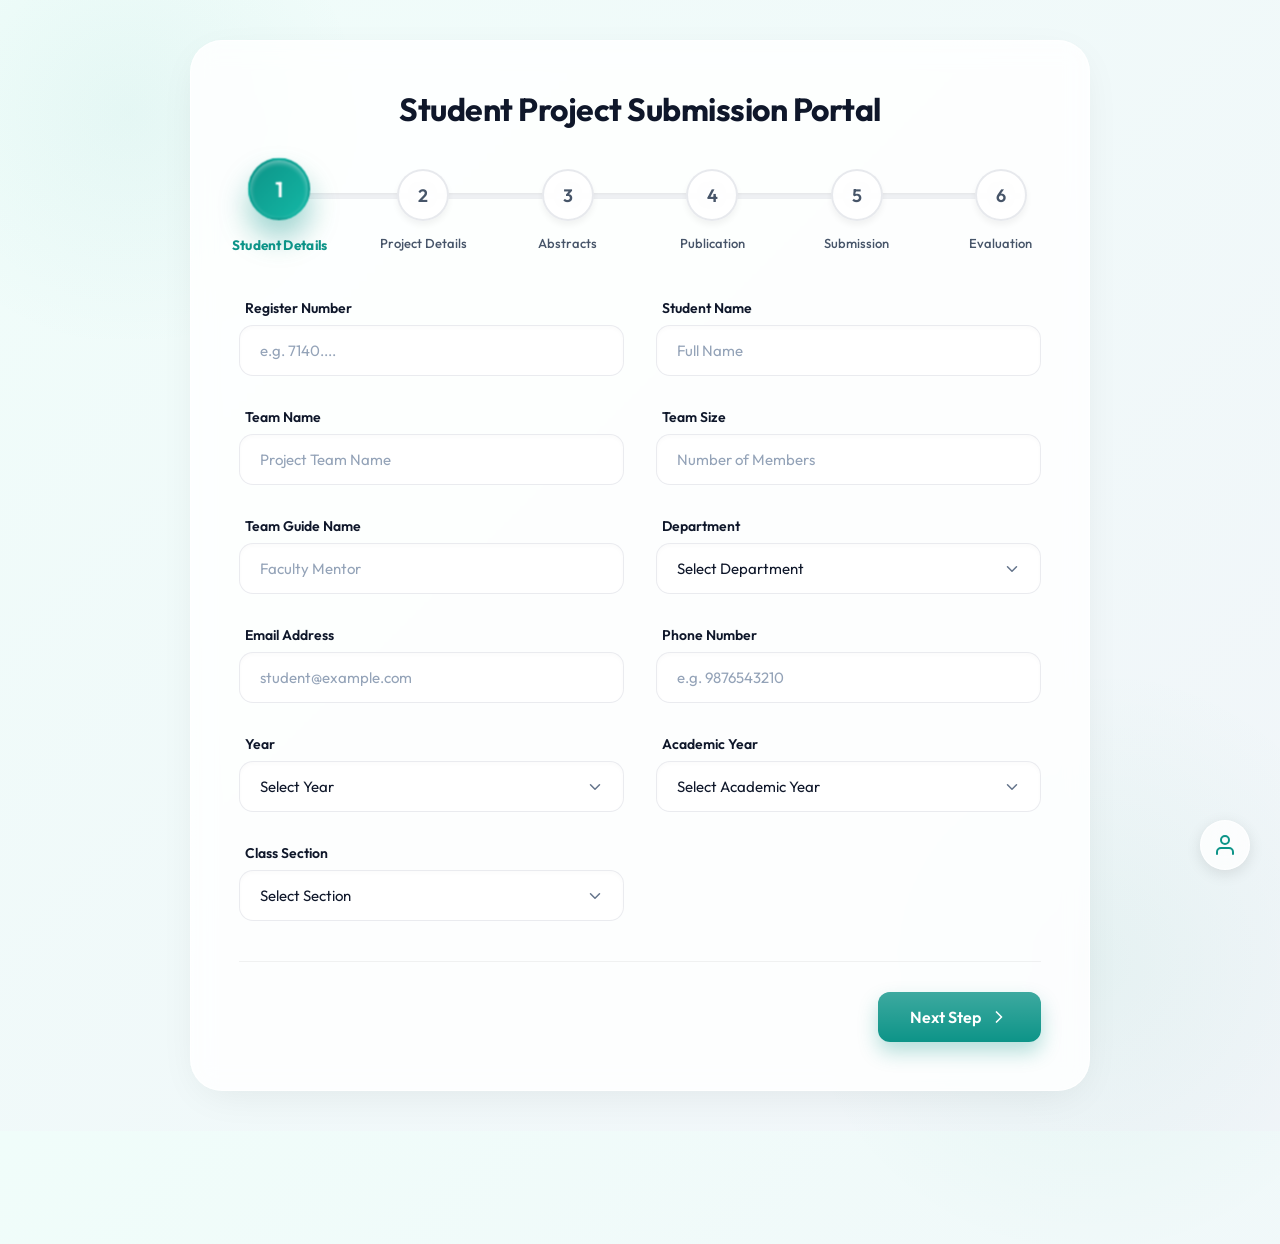
==== commit 8a3d8613: "Update academic year to start from 2025-26" ====
--- a/Frontend/index.html
+++ b/Frontend/index.html
@@ -107,6 +107,17 @@
                                     <option value="2">2nd Year</option>
                                     <option value="3">3rd Year</option>
                                     <option value="4">4th Year</option>
+                                </select>
+                            </div>
+                            <div class="input-group">
+                                <label>Academic Year</label>
+                                <select name="academic_year" required>
+                                    <option value="" disabled selected>Select Academic Year</option>
+                                    <option>2025-2026</option>
+                                    <option>2026-2027</option>
+                                    <option>2027-2028</option>
+                                    <option>2028-2029</option>
+                                    <option>2029-2030</option>
                                 </select>
                             </div>
                             <div class="input-group">
